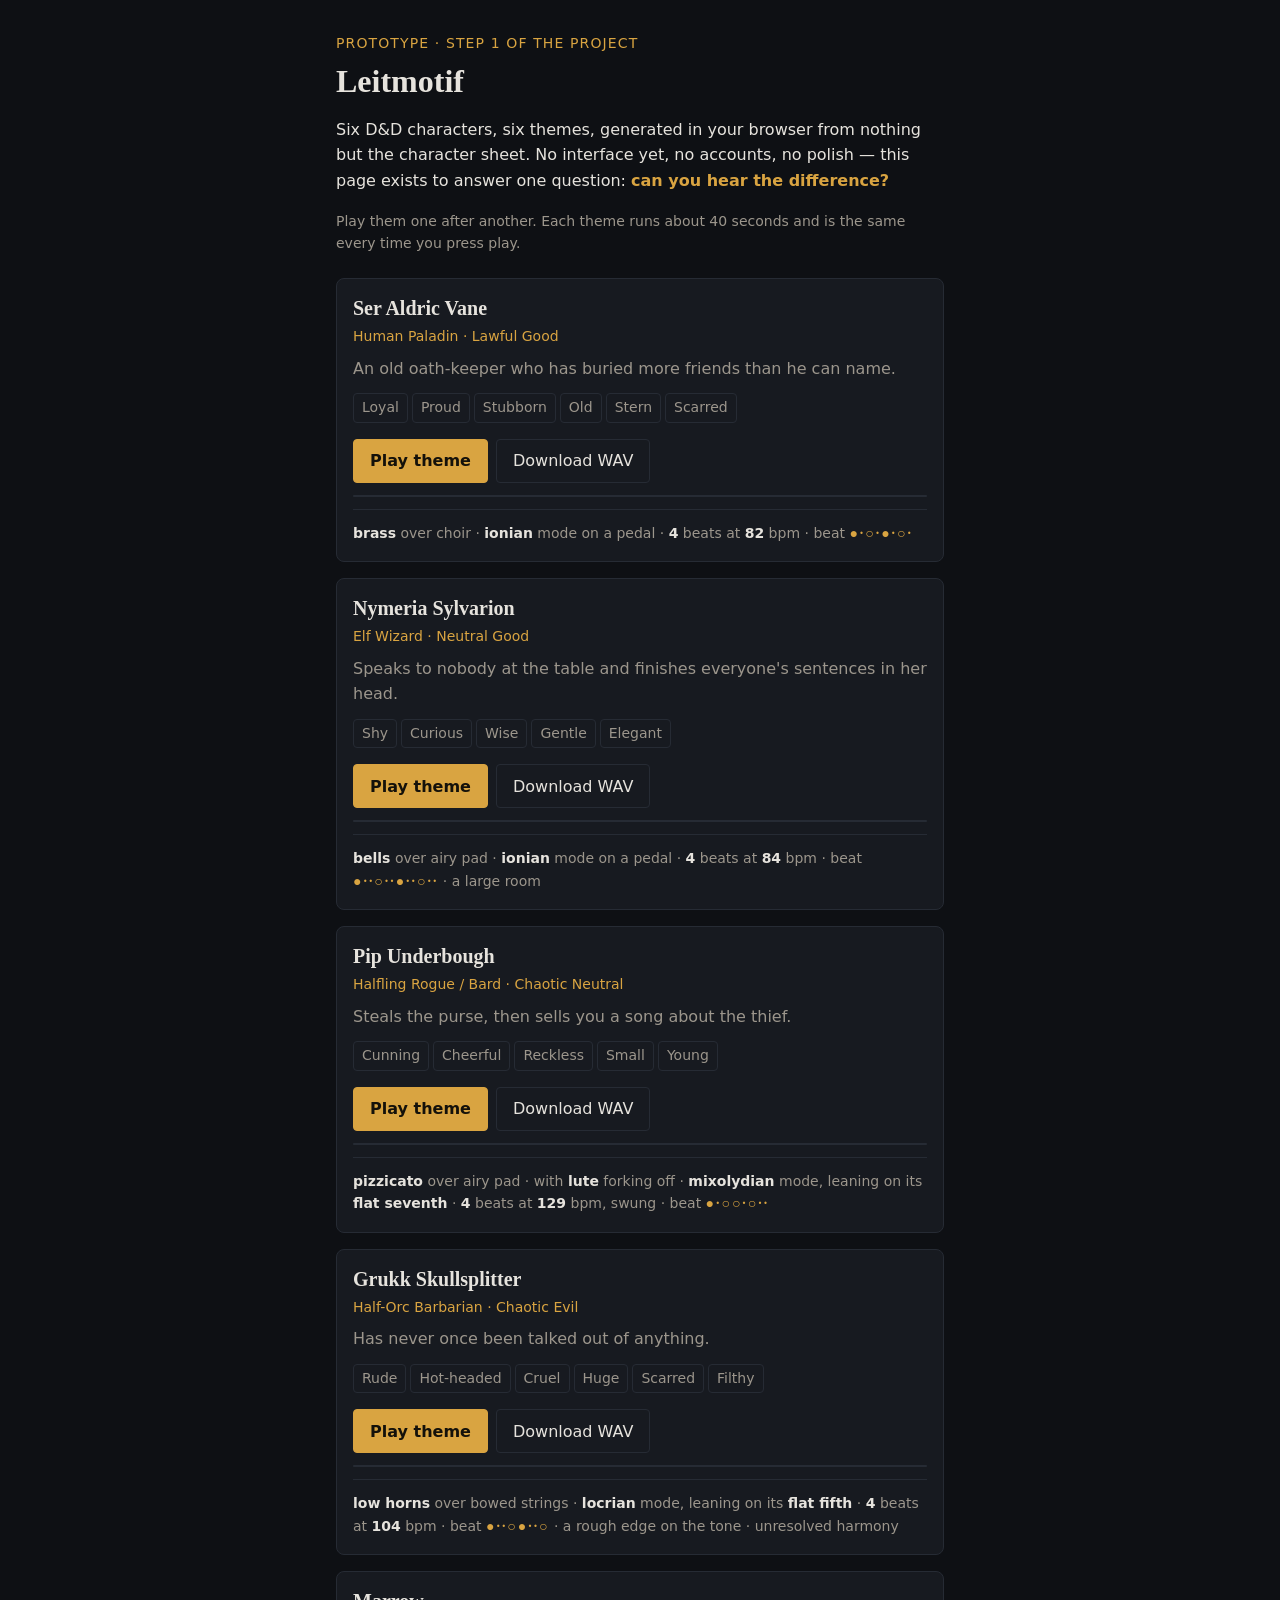
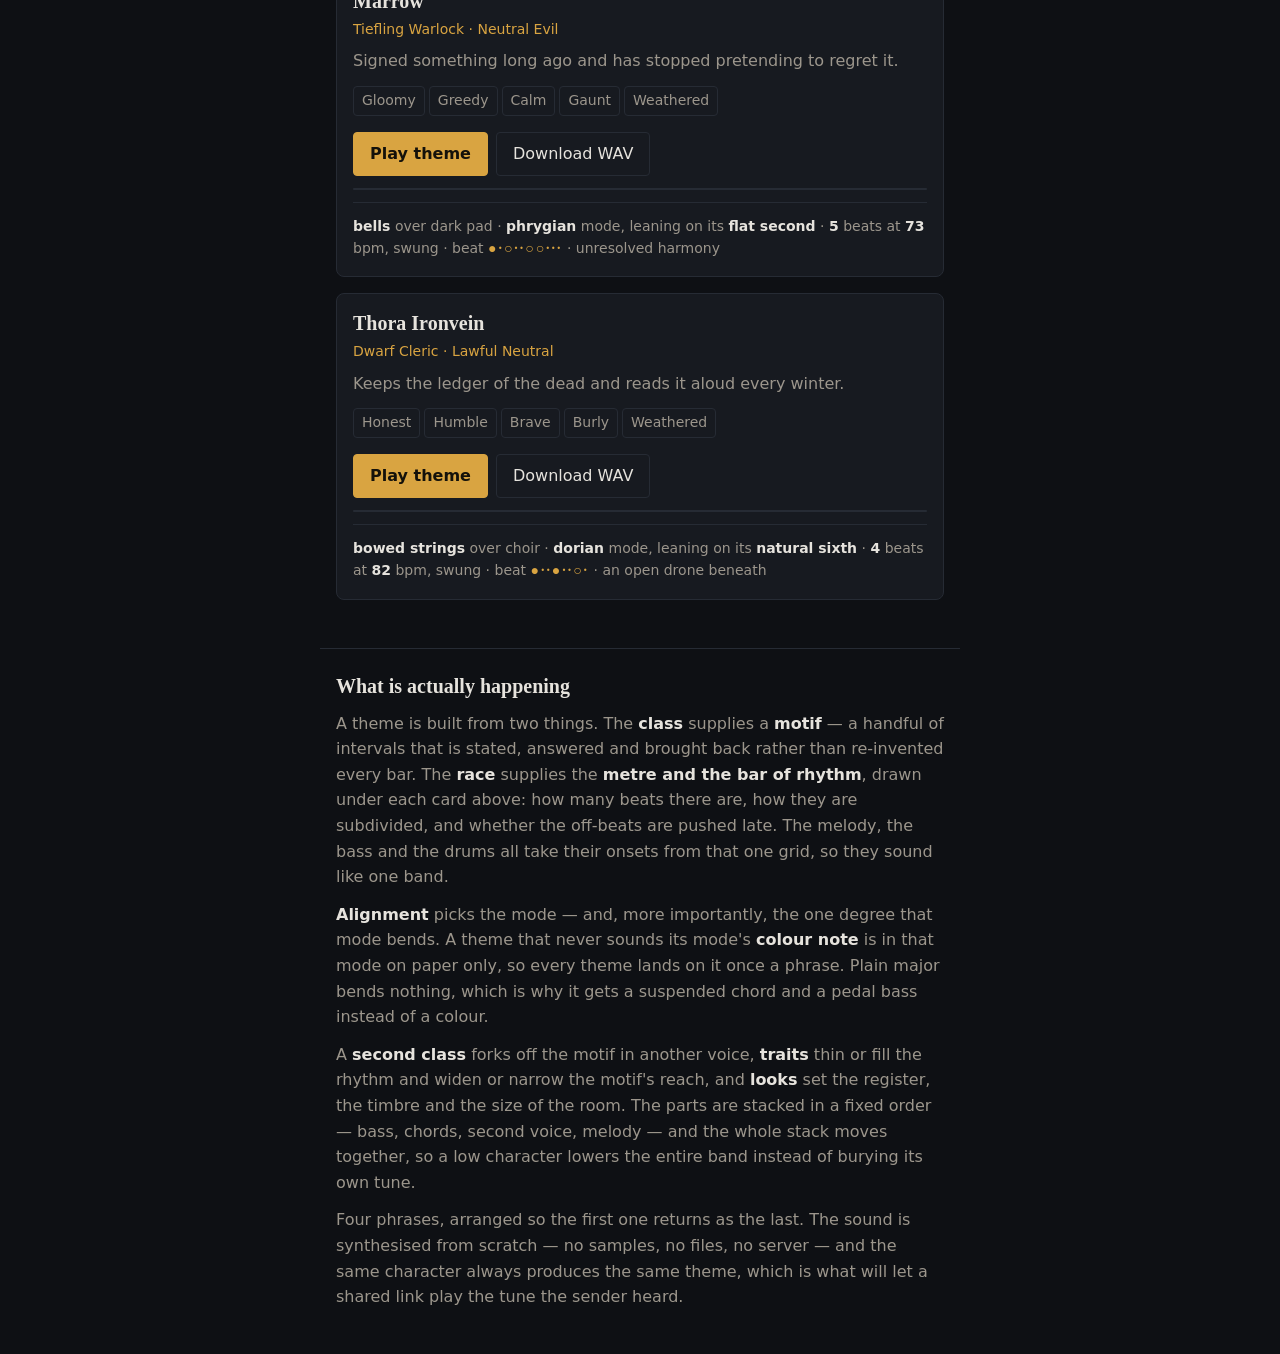
==== index.html @ cc835b1b "Give each race its own metre, and each mode its colour note Second round of listening notes: the ins" ====
<!doctype html>
<html lang="en">
<head>
<meta charset="utf-8">
<meta name="viewport" content="width=device-width, initial-scale=1">
<title>Leitmotif — mapping prototype</title>
<link rel="stylesheet" href="styles.css">
</head>
<body>

<header class="head">
  <p class="head__kicker">Prototype · step 1 of the project</p>
  <h1 class="head__title">Leitmotif</h1>
  <p class="head__lede">
    Six D&amp;D characters, six themes, generated in your browser from nothing but
    the character sheet. No interface yet, no accounts, no polish — this page
    exists to answer one question: <strong>can you hear the difference?</strong>
  </p>
  <p class="head__note">
    Play them one after another. Each theme runs about 40&nbsp;seconds and is the
    same every time you press play.
  </p>
</header>

<main id="list" class="list"></main>

<footer class="foot">
  <h2 class="foot__title">What is actually happening</h2>
  <p>
    A theme is built from two things. The <strong>class</strong> supplies a
    <strong>motif</strong> — a handful of intervals that is stated, answered and
    brought back rather than re-invented every bar. The <strong>race</strong>
    supplies the <strong>metre and the bar of rhythm</strong>, drawn under each
    card above: how many beats there are, how they are subdivided, and whether
    the off-beats are pushed late. The melody, the bass and the drums all take
    their onsets from that one grid, so they sound like one band.
  </p>
  <p>
    <strong>Alignment</strong> picks the mode — and, more importantly, the one
    degree that mode bends. A theme that never sounds its mode's
    <strong>colour note</strong> is in that mode on paper only, so every theme
    lands on it once a phrase. Plain major bends nothing, which is why it gets a
    suspended chord and a pedal bass instead of a colour.
  </p>
  <p>
    A <strong>second class</strong> forks off the motif in another voice,
    <strong>traits</strong> thin or fill the rhythm and widen or narrow the
    motif's reach, and <strong>looks</strong> set the register, the timbre and
    the size of the room. The parts are stacked in a fixed order — bass, chords,
    second voice, melody — and the whole stack moves together, so a low
    character lowers the entire band instead of burying its own tune.
  </p>
  <p>
    Four phrases, arranged so the first one returns as the last. The sound is
    synthesised from scratch — no samples, no files, no server — and the same
    character always produces the same theme, which is what will let a shared
    link play the tune the sender heard.
  </p>
</footer>

<script src="mapping.js"></script>
<script src="music.js"></script>
<script src="characters.js"></script>
<script src="app.js"></script>
</body>
</html>
---- styles.css ----
/* One style, two fonts, a 4px spacing scale and a fixed type scale.
   Dark because the thing is meant to be opened at a table in the evening. */

:root {
  --bg:      #0e1014;
  --panel:   #171a20;
  --line:    #262b34;
  --text:    #e6e3dd;   /* 15.3:1 on --bg */
  --muted:   #9c968c;   /*  7.1:1 on --bg */
  --accent:  #d9a441;
  --accent-soft: rgba(217, 164, 65, 0.14);

  --sans: system-ui, -apple-system, 'Segoe UI', Roboto, Helvetica, Arial, sans-serif;
  --serif: Georgia, 'Iowan Old Style', 'Times New Roman', serif;
}

* { box-sizing: border-box; }

html, body { margin: 0; padding: 0; }

body {
  background: var(--bg);
  color: var(--text);
  font-family: var(--sans);
  font-size: 16px;
  line-height: 1.6;
  -webkit-font-smoothing: antialiased;
}

/* ------------------------------------------------------------------ head */

.head, .list, .foot {
  max-width: 640px;          /* ~66 characters at this size */
  margin: 0 auto;
  padding: 0 16px;
}

.head { padding-top: 32px; padding-bottom: 24px; }

.head__kicker {
  margin: 0 0 8px;
  font-size: 14px;
  letter-spacing: 0.08em;
  text-transform: uppercase;
  color: var(--accent);
}

.head__title {
  margin: 0 0 16px;
  font-family: var(--serif);
  font-size: 32px;
  line-height: 1.2;
  font-weight: 600;
}

.head__lede { margin: 0 0 16px; }
.head__lede strong { color: var(--accent); font-weight: 600; }

.head__note {
  margin: 0;
  font-size: 14px;
  color: var(--muted);
}

/* ------------------------------------------------------------------ card */

.list { padding-bottom: 32px; }

.card {
  background: var(--panel);
  border: 1px solid var(--line);
  border-radius: 8px;
  padding: 16px;
  margin-bottom: 16px;
  transition: border-color 220ms ease, background-color 220ms ease;
}

.card.is-playing {
  border-color: var(--accent);
  background: linear-gradient(var(--accent-soft), var(--accent-soft)), var(--panel);
}

.card__name {
  margin: 0 0 4px;
  font-family: var(--serif);
  font-size: 20px;
  line-height: 1.3;
  font-weight: 600;
}

.card__sheet {
  margin: 0 0 8px;
  font-size: 14px;
  color: var(--accent);
}

.card__blurb {
  margin: 0 0 12px;
  font-size: 16px;
  color: var(--muted);
}

.tags {
  display: flex;
  flex-wrap: wrap;
  gap: 4px;
  margin: 0 0 16px;
  padding: 0;
  list-style: none;
}

.tags li {
  font-size: 14px;
  line-height: 1.4;
  color: var(--muted);
  border: 1px solid var(--line);
  border-radius: 4px;
  padding: 4px 8px;
}

.card__actions {
  display: flex;
  flex-wrap: wrap;
  gap: 8px;
  align-items: center;
}

button {
  font-family: var(--sans);
  font-size: 16px;
  line-height: 1.2;
  min-height: 44px;
  padding: 8px 16px;
  border-radius: 4px;
  border: 1px solid var(--line);
  background: transparent;
  color: var(--text);
  cursor: pointer;
  transition: background-color 180ms ease, border-color 180ms ease, color 180ms ease;
}

button:hover { border-color: var(--accent); color: var(--accent); }
button:focus-visible { outline: 2px solid var(--accent); outline-offset: 2px; }
button:disabled { opacity: 0.5; cursor: default; }
button:disabled:hover { border-color: var(--line); color: var(--text); }

.btn--play {
  background: var(--accent);
  border-color: var(--accent);
  color: #14110a;
  font-weight: 600;
  min-width: 128px;
}
.btn--play:hover { background: #eab74f; border-color: #eab74f; color: #14110a; }

.card__why {
  margin: 12px 0 0;
  font-size: 14px;
  color: var(--muted);
  border-top: 1px solid var(--line);
  padding-top: 12px;
}

.card__why b { color: var(--text); font-weight: 600; }

/* thin progress line under a playing card */
.bar {
  height: 2px;
  background: var(--line);
  border-radius: 2px;
  margin-top: 12px;
  overflow: hidden;
}
.bar__fill {
  display: block;
  height: 100%;
  width: 0;
  background: var(--accent);
}

/* ------------------------------------------------------------------ foot */

.foot {
  border-top: 1px solid var(--line);
  padding-top: 24px;
  padding-bottom: 32px;
  color: var(--muted);
}

.foot__title {
  margin: 0 0 12px;
  font-family: var(--serif);
  font-size: 20px;
  line-height: 1.3;
  color: var(--text);
  font-weight: 600;
}

.foot p { margin: 0 0 12px; }
.foot strong { color: var(--text); font-weight: 600; }

@media (prefers-reduced-motion: reduce) {
  * { transition-duration: 1ms !important; }
}

/* the race's bar of rhythm, drawn under each card */
.card__why .beat {
  font-family: var(--serif);
  letter-spacing: 0.14em;
  color: var(--accent);
}
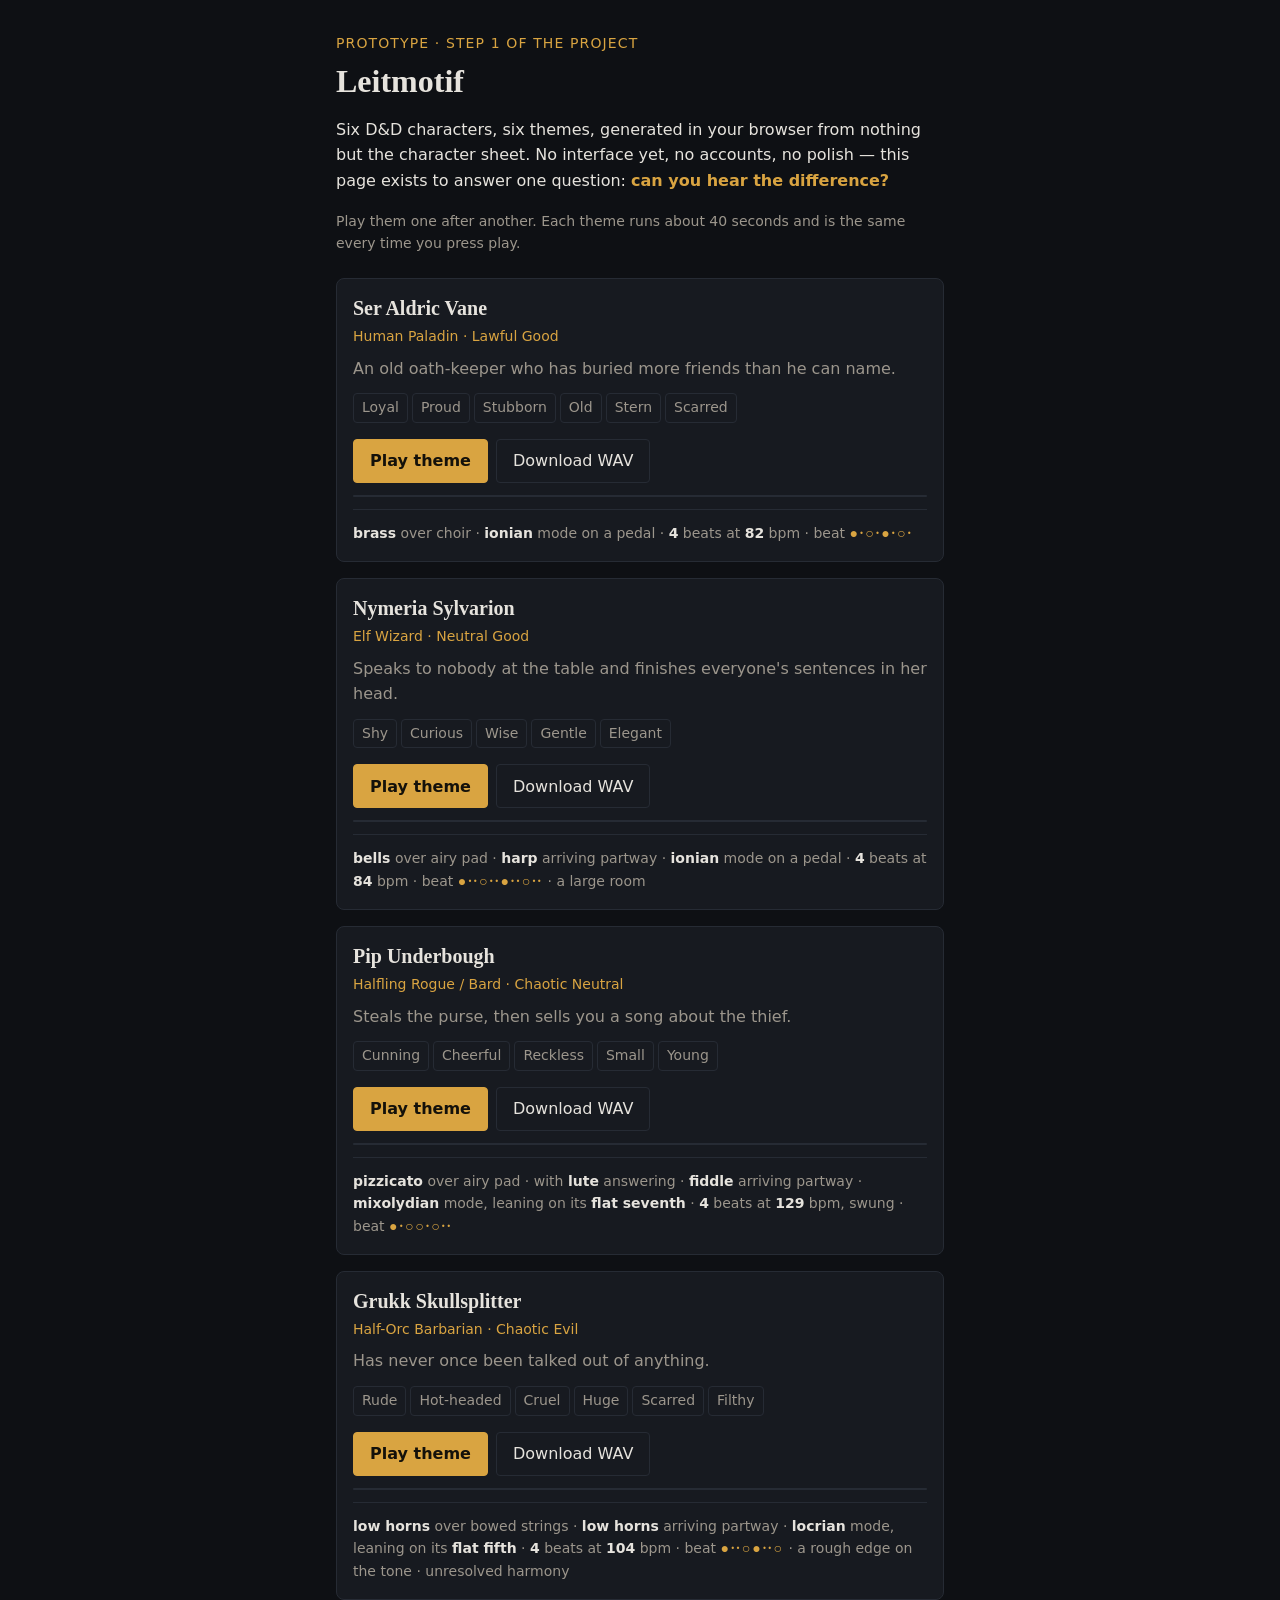
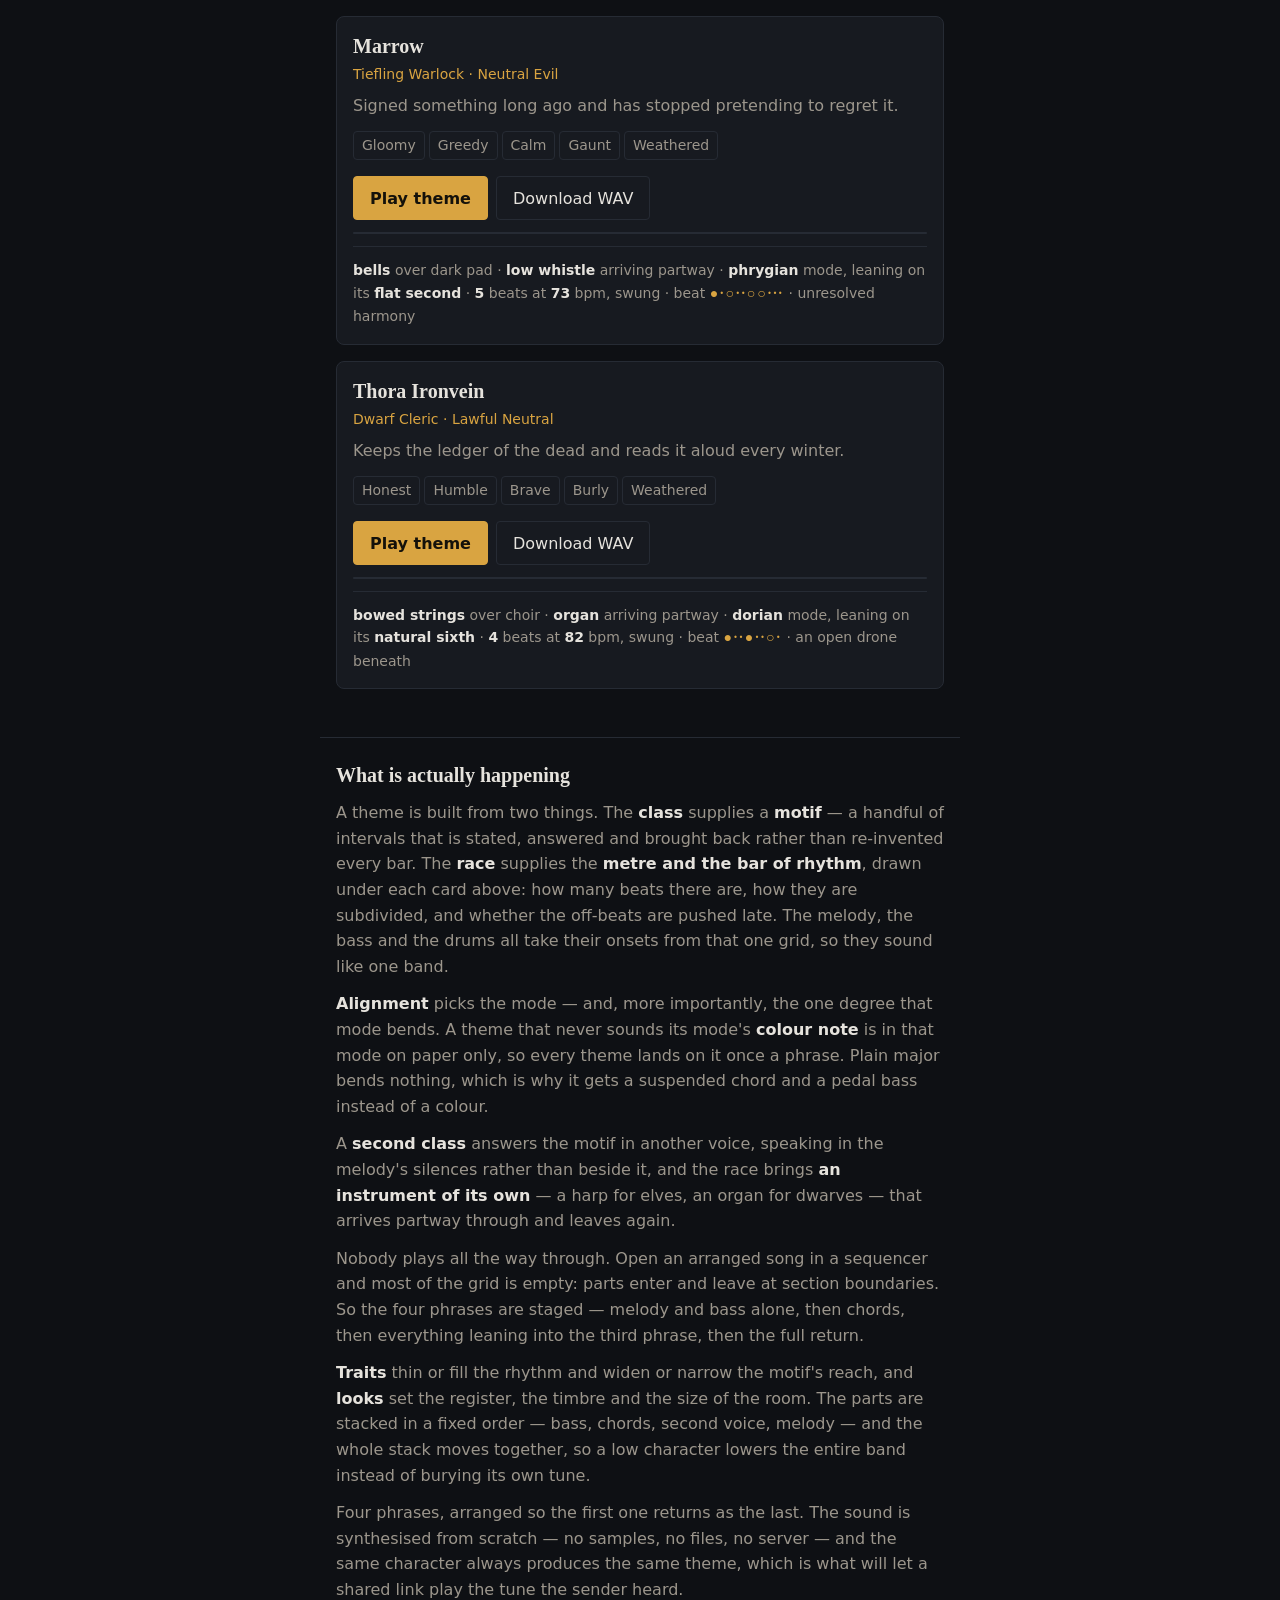
==== commit 8317de38: "Stage the arrangement: parts enter and leave, and the kit fills Third round of listening notes, and " ====
--- a/index.html
+++ b/index.html
@@ -43,8 +43,19 @@
     suspended chord and a pedal bass instead of a colour.
   </p>
   <p>
-    A <strong>second class</strong> forks off the motif in another voice,
-    <strong>traits</strong> thin or fill the rhythm and widen or narrow the
+    A <strong>second class</strong> answers the motif in another voice, speaking
+    in the melody's silences rather than beside it, and the race brings
+    <strong>an instrument of its own</strong> — a harp for elves, an organ for
+    dwarves — that arrives partway through and leaves again.
+  </p>
+  <p>
+    Nobody plays all the way through. Open an arranged song in a sequencer and
+    most of the grid is empty: parts enter and leave at section boundaries.
+    So the four phrases are staged — melody and bass alone, then chords, then
+    everything leaning into the third phrase, then the full return.
+  </p>
+  <p>
+    <strong>Traits</strong> thin or fill the rhythm and widen or narrow the
     motif's reach, and <strong>looks</strong> set the register, the timbre and
     the size of the room. The parts are stacked in a fixed order — bass, chords,
     second voice, melody — and the whole stack moves together, so a low
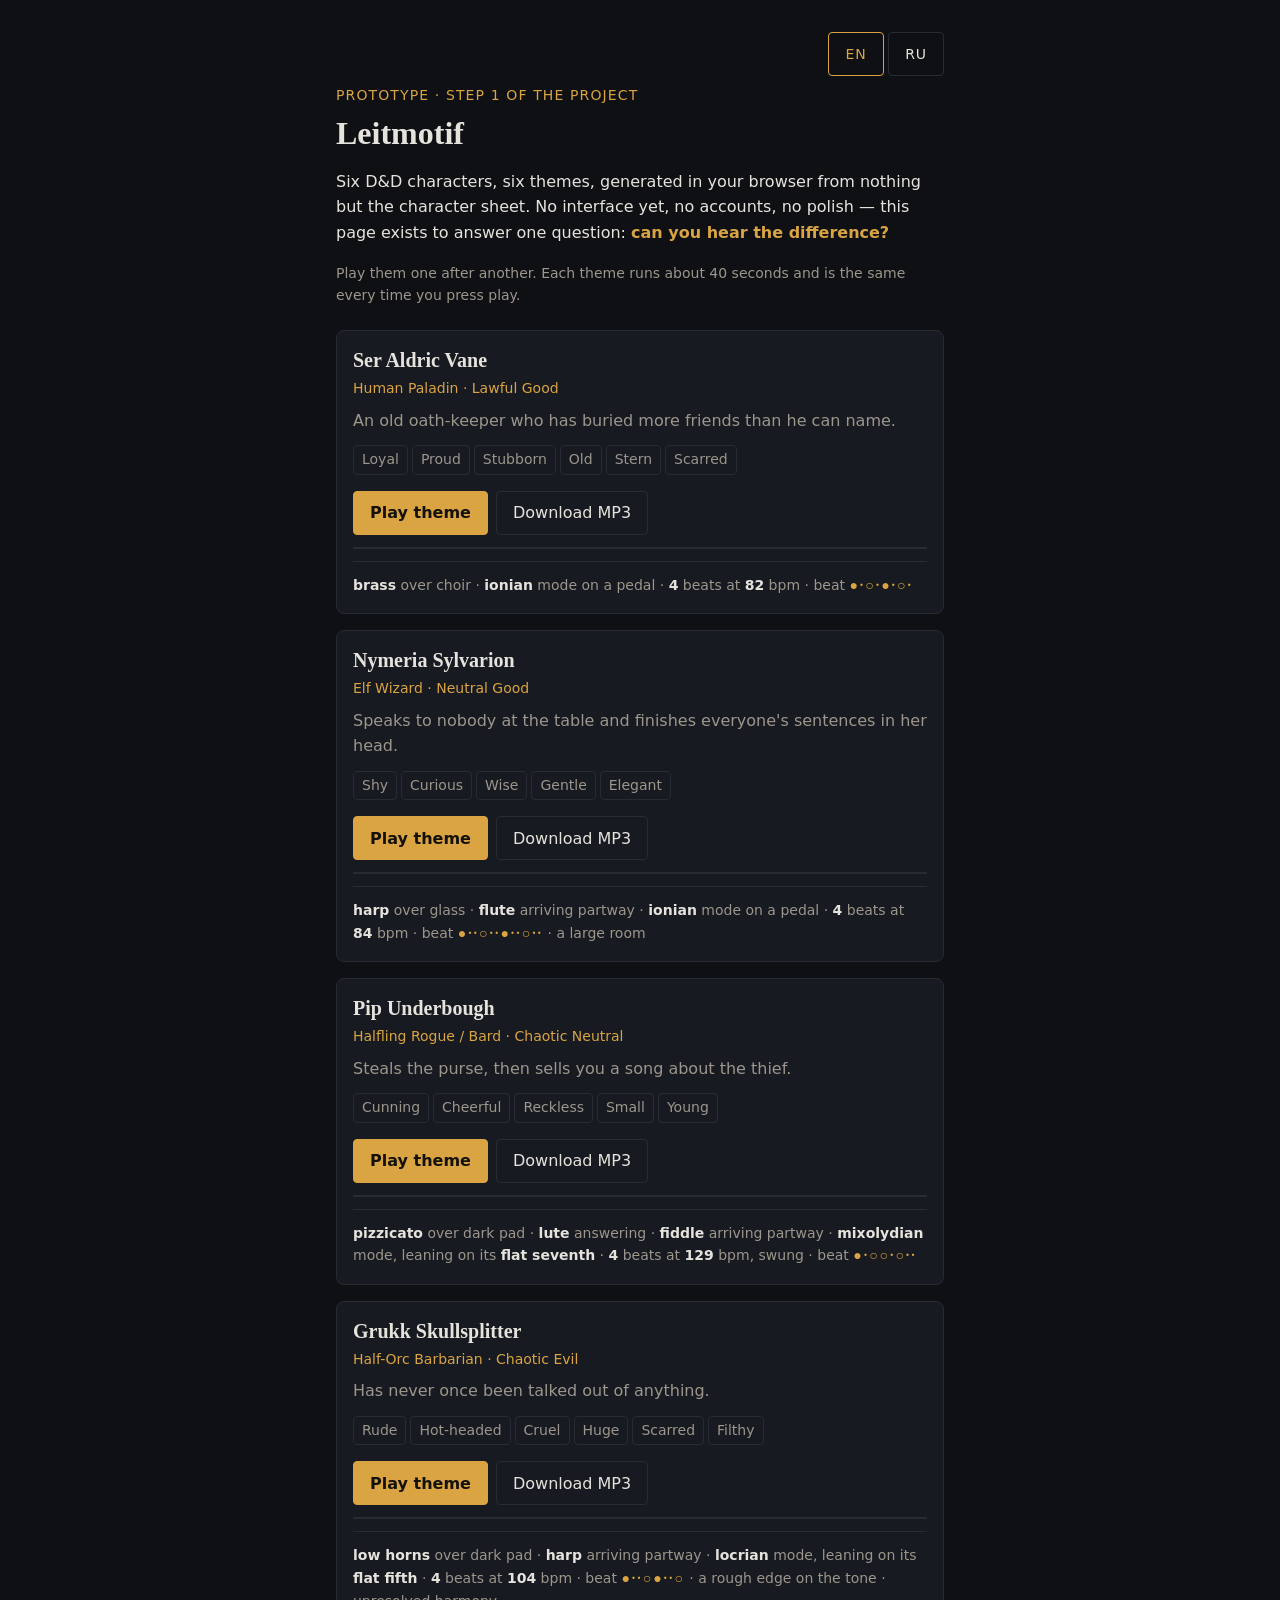
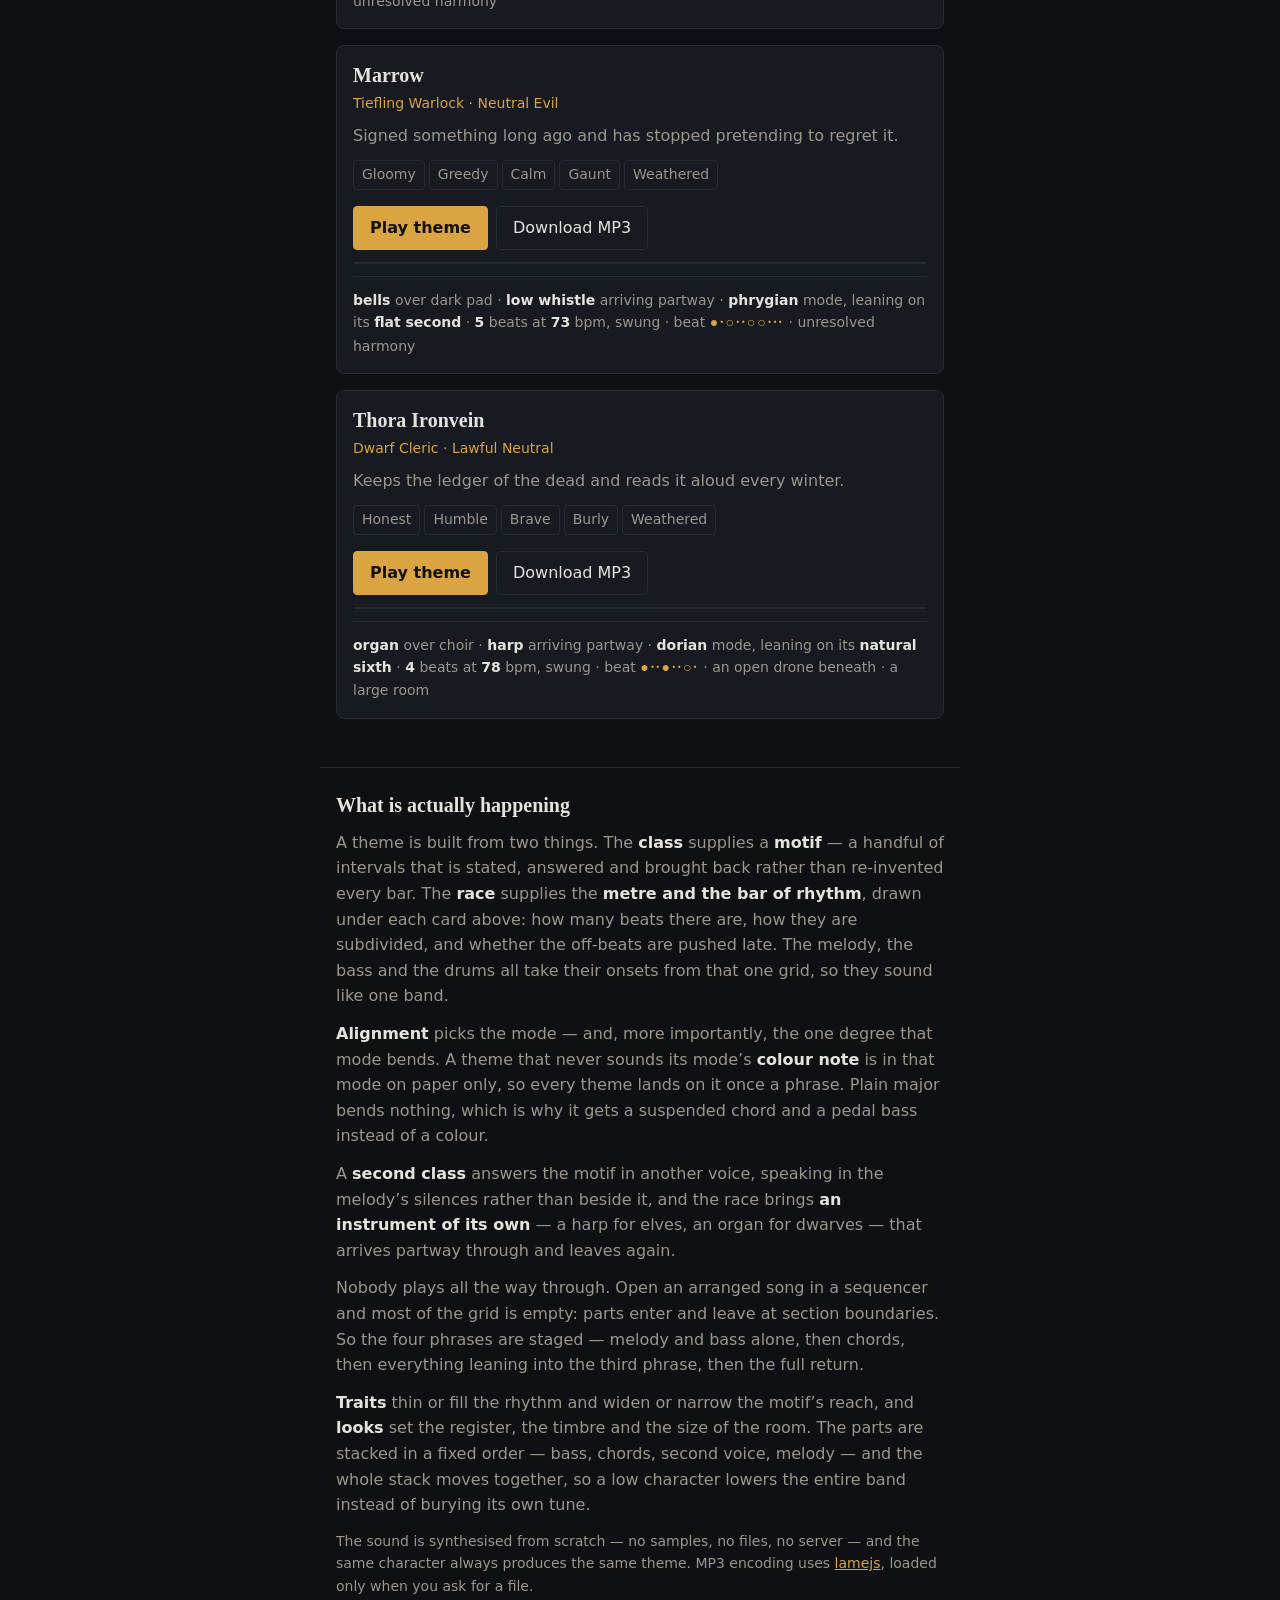
==== commit a4dd38b9: "Widen the palette, part the cleric from the paladin, land the ending Cleric and paladin were near ne" ====
--- a/index.html
+++ b/index.html
@@ -9,69 +9,33 @@
 <body>
 
 <header class="head">
-  <p class="head__kicker">Prototype · step 1 of the project</p>
+  <div class="lang" role="group" aria-label="Language">
+    <button type="button" data-lang="en" aria-pressed="true">EN</button>
+    <button type="button" data-lang="ru" aria-pressed="false">RU</button>
+  </div>
+  <p class="head__kicker" id="kicker">Prototype · step 1 of the project</p>
   <h1 class="head__title">Leitmotif</h1>
-  <p class="head__lede">
-    Six D&amp;D characters, six themes, generated in your browser from nothing but
-    the character sheet. No interface yet, no accounts, no polish — this page
-    exists to answer one question: <strong>can you hear the difference?</strong>
-  </p>
-  <p class="head__note">
-    Play them one after another. Each theme runs about 40&nbsp;seconds and is the
-    same every time you press play.
-  </p>
+  <p class="head__lede" id="lede"></p>
+  <p class="head__note" id="note"></p>
 </header>
 
 <main id="list" class="list"></main>
 
 <footer class="foot">
-  <h2 class="foot__title">What is actually happening</h2>
-  <p>
-    A theme is built from two things. The <strong>class</strong> supplies a
-    <strong>motif</strong> — a handful of intervals that is stated, answered and
-    brought back rather than re-invented every bar. The <strong>race</strong>
-    supplies the <strong>metre and the bar of rhythm</strong>, drawn under each
-    card above: how many beats there are, how they are subdivided, and whether
-    the off-beats are pushed late. The melody, the bass and the drums all take
-    their onsets from that one grid, so they sound like one band.
-  </p>
-  <p>
-    <strong>Alignment</strong> picks the mode — and, more importantly, the one
-    degree that mode bends. A theme that never sounds its mode's
-    <strong>colour note</strong> is in that mode on paper only, so every theme
-    lands on it once a phrase. Plain major bends nothing, which is why it gets a
-    suspended chord and a pedal bass instead of a colour.
-  </p>
-  <p>
-    A <strong>second class</strong> answers the motif in another voice, speaking
-    in the melody's silences rather than beside it, and the race brings
-    <strong>an instrument of its own</strong> — a harp for elves, an organ for
-    dwarves — that arrives partway through and leaves again.
-  </p>
-  <p>
-    Nobody plays all the way through. Open an arranged song in a sequencer and
-    most of the grid is empty: parts enter and leave at section boundaries.
-    So the four phrases are staged — melody and bass alone, then chords, then
-    everything leaning into the third phrase, then the full return.
-  </p>
-  <p>
-    <strong>Traits</strong> thin or fill the rhythm and widen or narrow the
-    motif's reach, and <strong>looks</strong> set the register, the timbre and
-    the size of the room. The parts are stacked in a fixed order — bass, chords,
-    second voice, melody — and the whole stack moves together, so a low
-    character lowers the entire band instead of burying its own tune.
-  </p>
-  <p>
-    Four phrases, arranged so the first one returns as the last. The sound is
-    synthesised from scratch — no samples, no files, no server — and the same
-    character always produces the same theme, which is what will let a shared
-    link play the tune the sender heard.
+  <h2 class="foot__title" id="foot-title">What is actually happening</h2>
+  <div id="foot-body"></div>
+  <p class="foot__fine">
+    The sound is synthesised from scratch — no samples, no files, no server — and
+    the same character always produces the same theme. MP3 encoding uses
+    <a href="vendor/lamejs-LICENSE.txt">lamejs</a>, loaded only when you ask for a
+    file.
   </p>
 </footer>
 
 <script src="mapping.js"></script>
 <script src="music.js"></script>
 <script src="characters.js"></script>
+<script src="i18n.js"></script>
 <script src="app.js"></script>
 </body>
 </html>
--- a/styles.css
+++ b/styles.css
@@ -209,3 +209,28 @@
   letter-spacing: 0.14em;
   color: var(--accent);
 }
+
+/* language switch, top right of the header */
+.lang {
+  display: flex;
+  gap: 4px;
+  justify-content: flex-end;
+  margin-bottom: 8px;
+}
+.lang button {
+  min-height: 44px;
+  min-width: 56px;
+  padding: 8px 12px;
+  font-size: 14px;
+  letter-spacing: 0.06em;
+}
+.lang button[aria-pressed="true"] {
+  border-color: var(--accent);
+  color: var(--accent);
+}
+
+.foot__fine {
+  margin: 16px 0 0;
+  font-size: 14px;
+}
+.foot__fine a { color: var(--accent); }
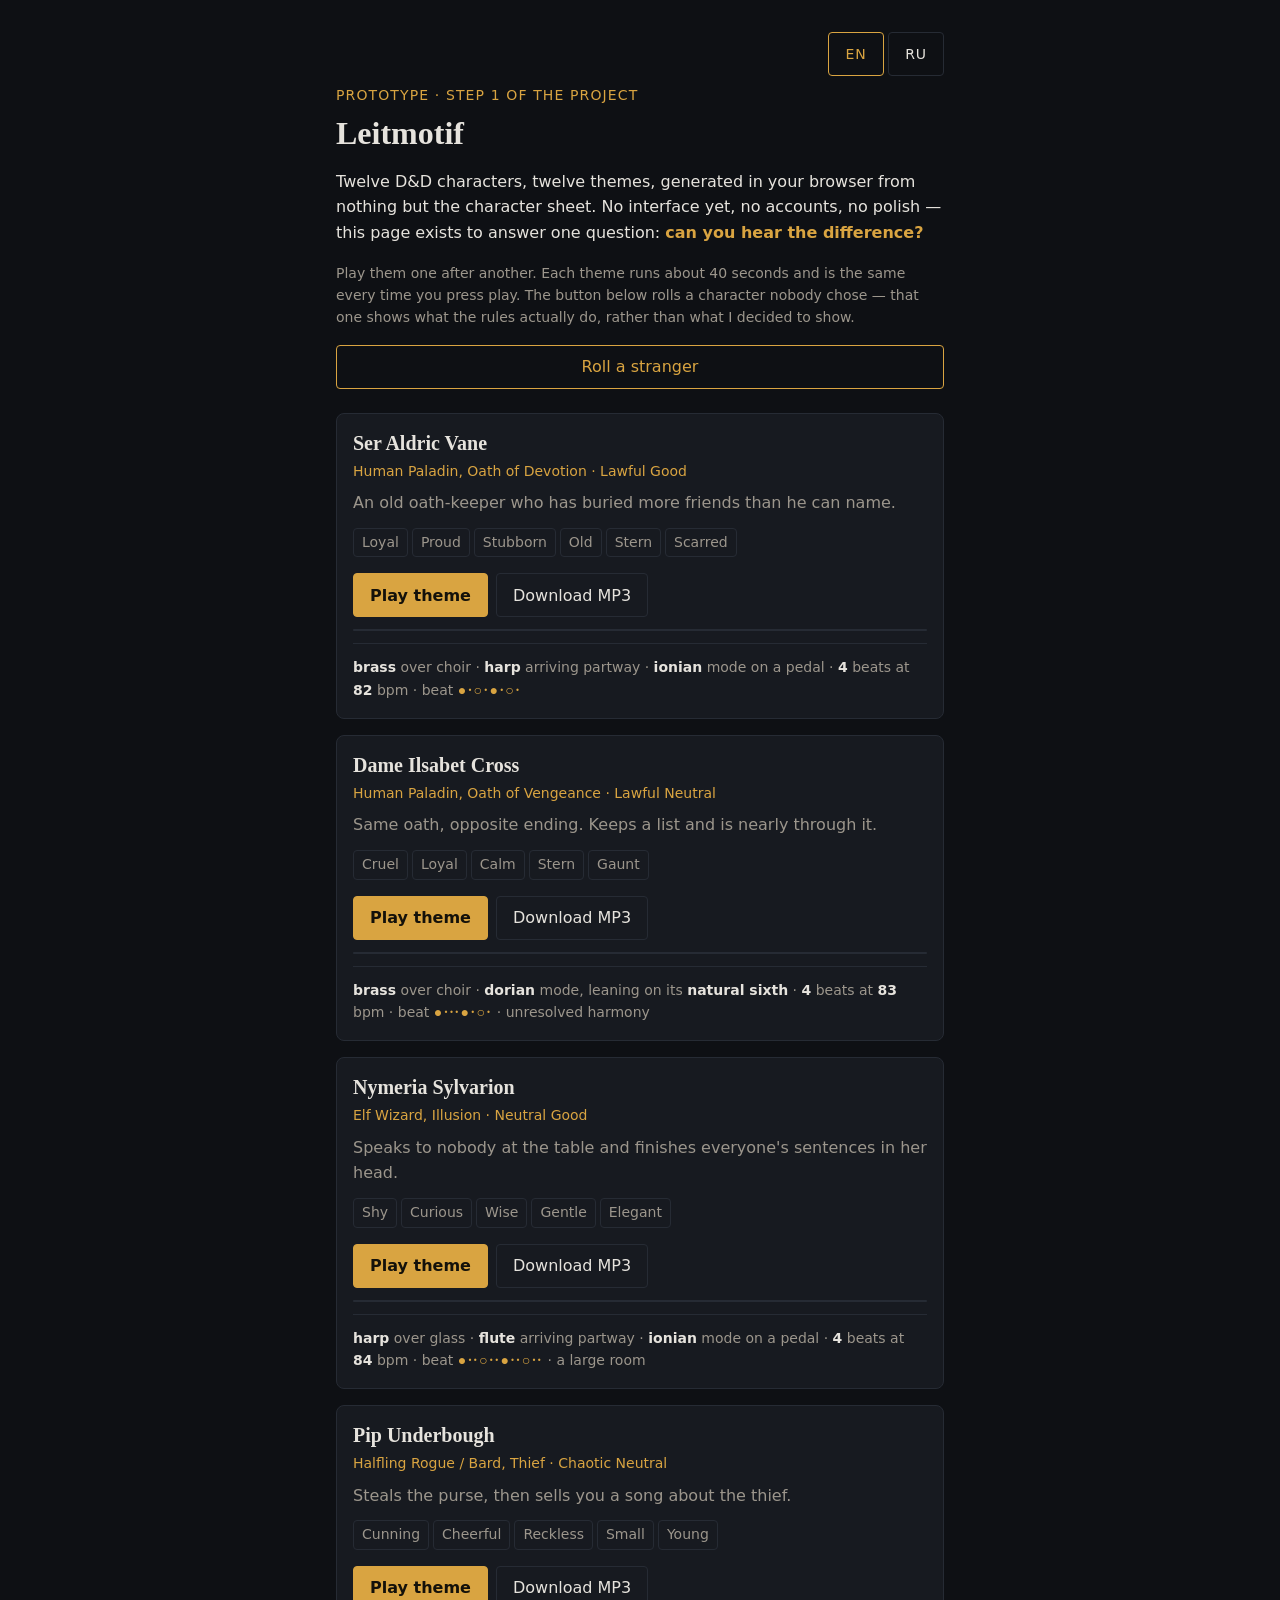
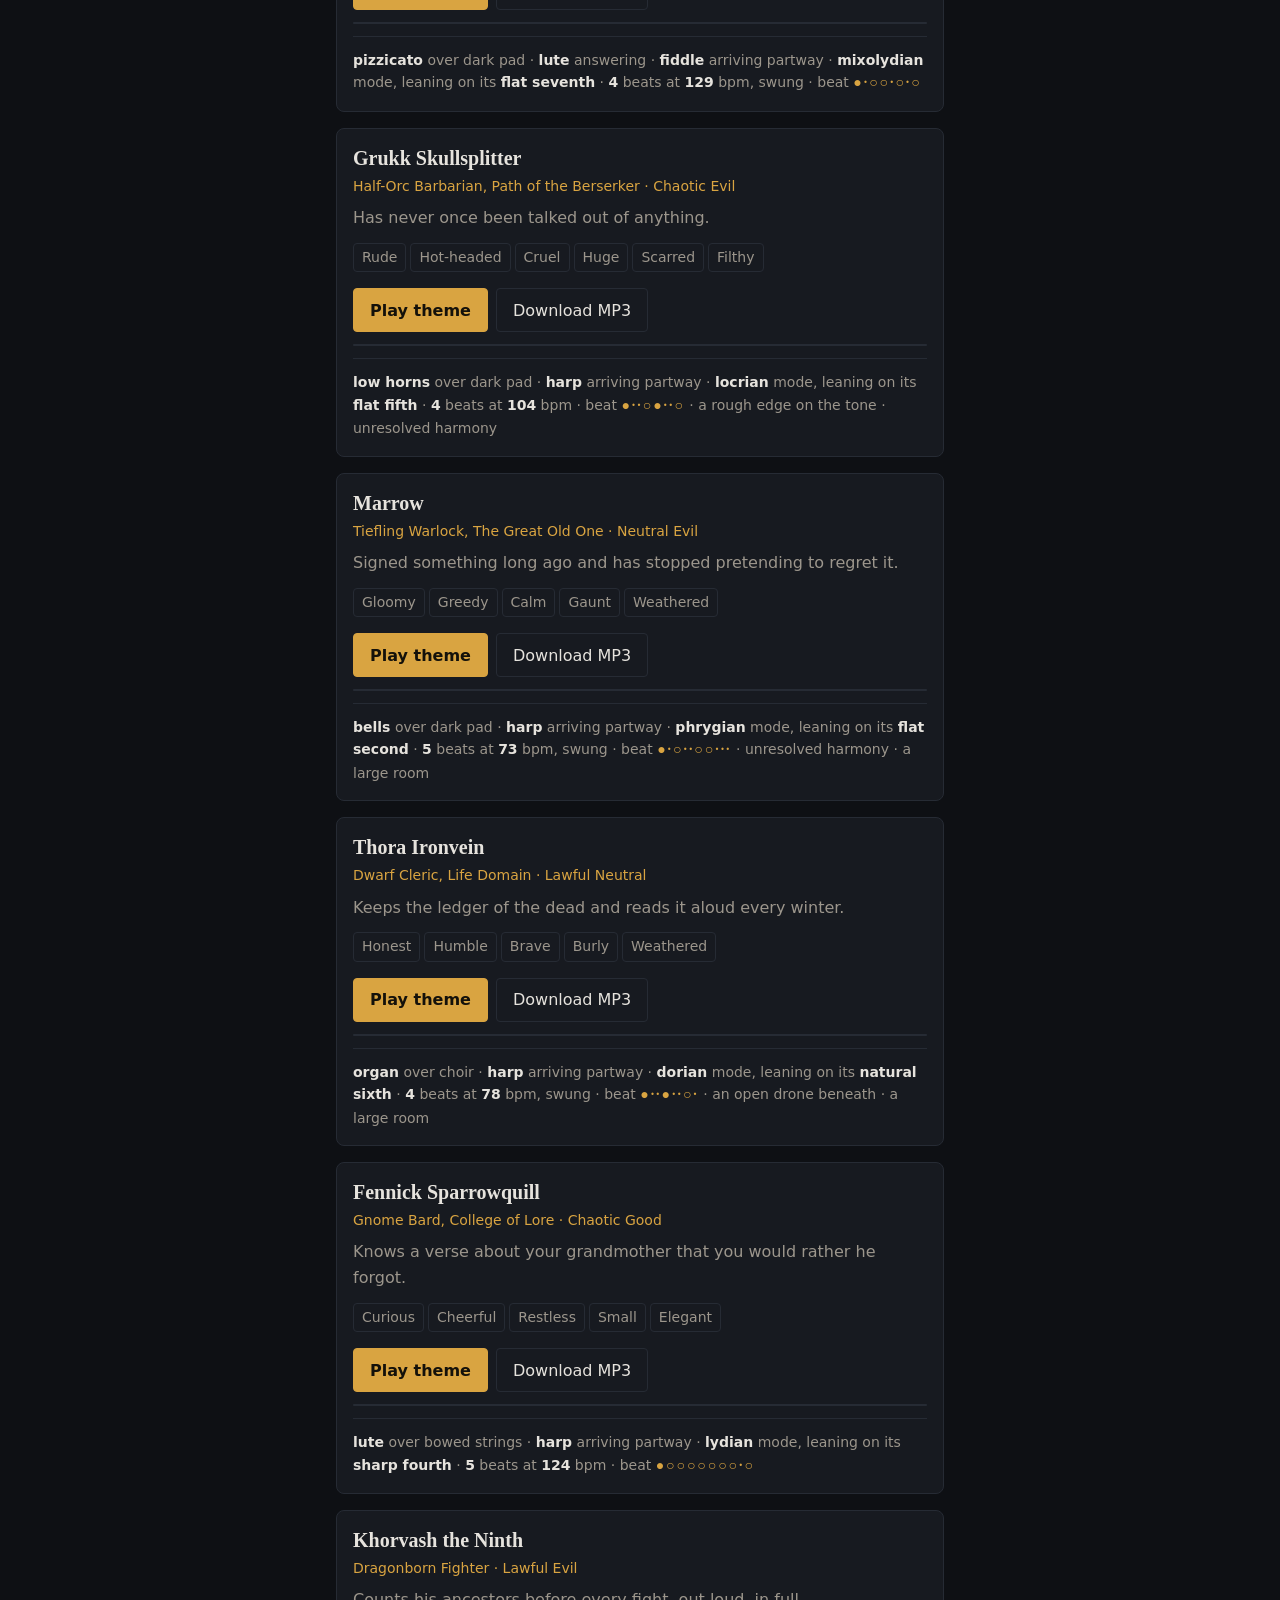
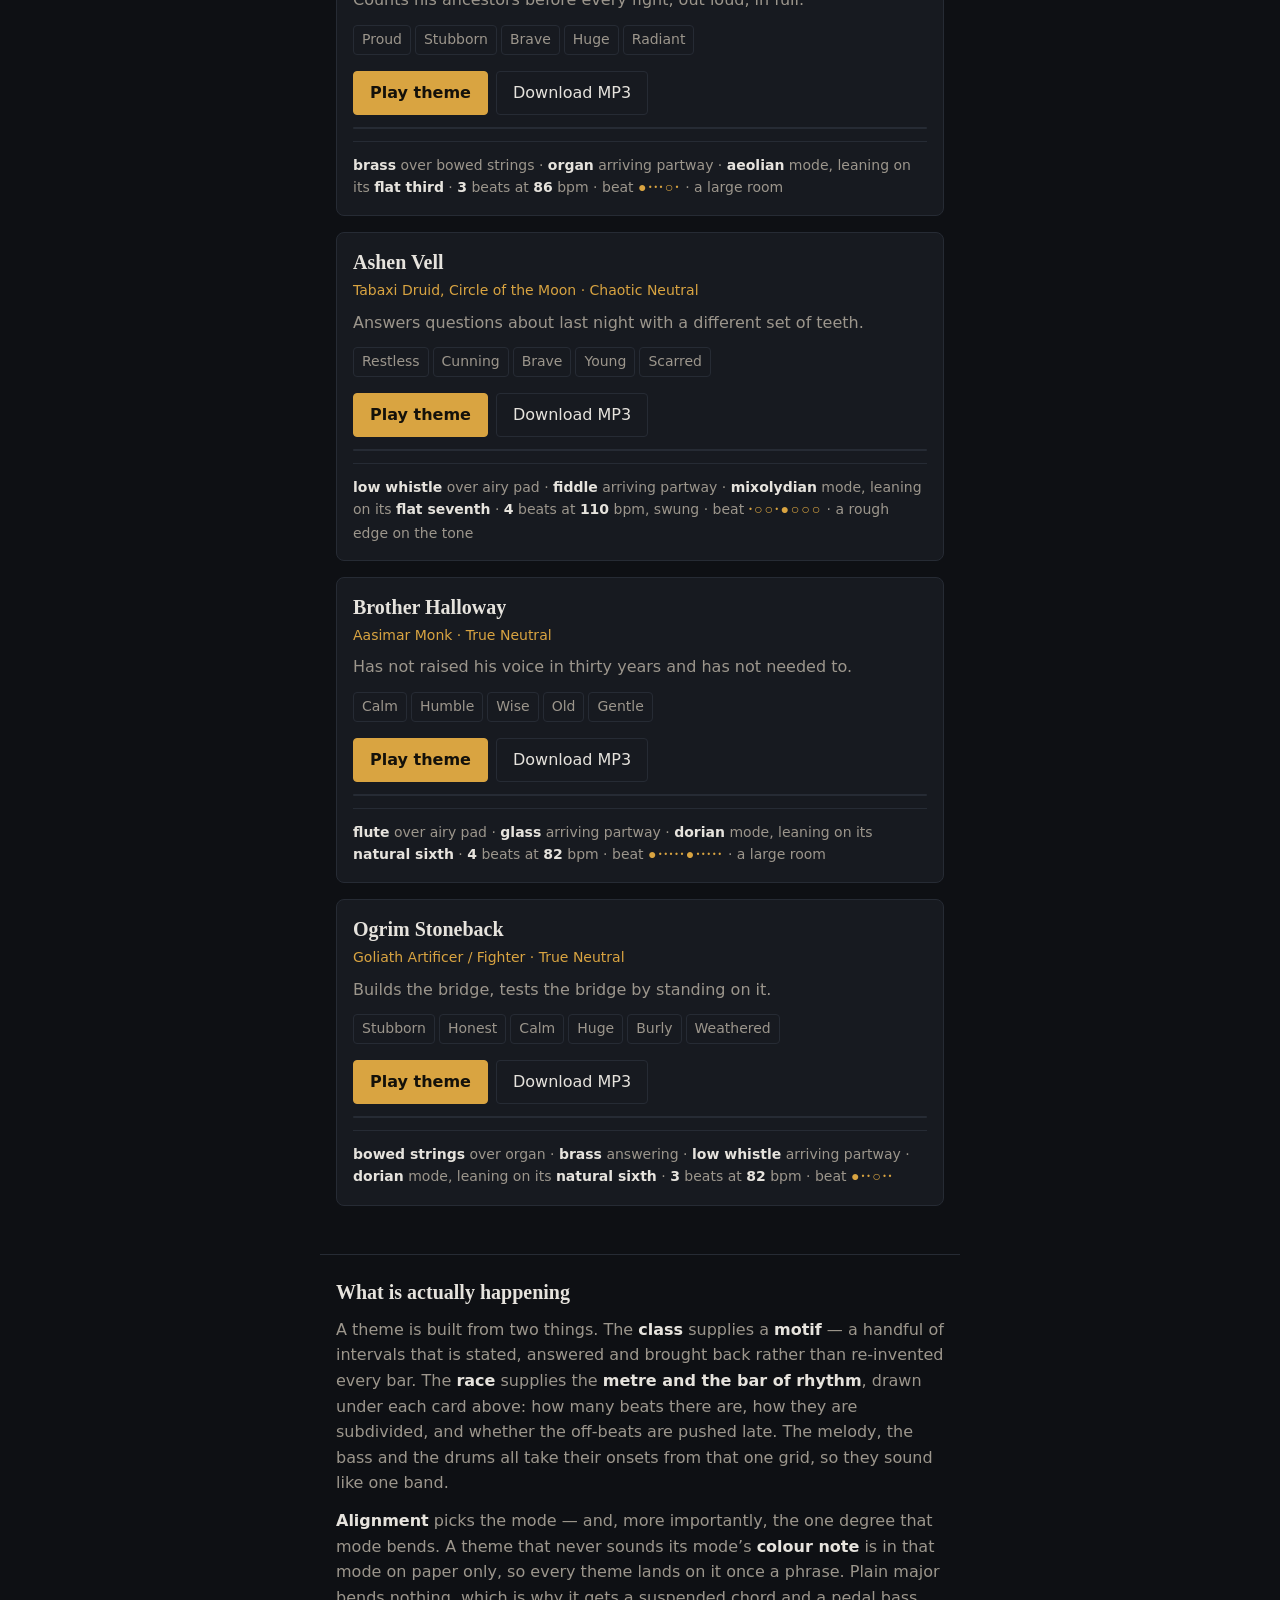
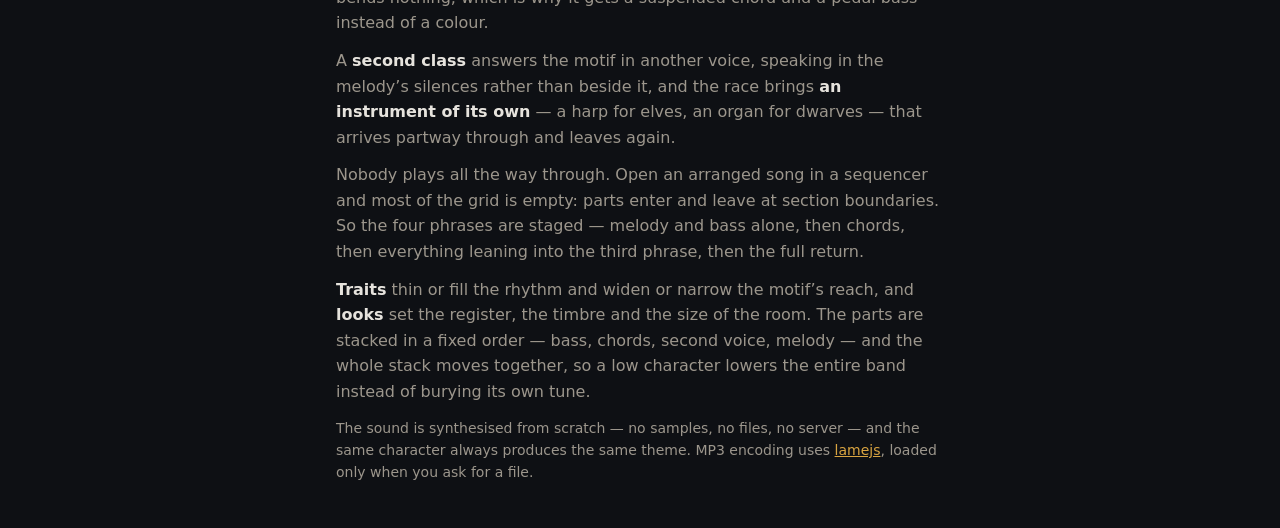
==== commit 0084e68a: "Draw motifs from class families, vary the form, add subclasses and a roll button The project was sta" ====
--- a/index.html
+++ b/index.html
@@ -17,6 +17,7 @@
   <h1 class="head__title">Leitmotif</h1>
   <p class="head__lede" id="lede"></p>
   <p class="head__note" id="note"></p>
+  <button class="btn--roll" id="roll" type="button">Roll a stranger</button>
 </header>
 
 <main id="list" class="list"></main>
--- a/styles.css
+++ b/styles.css
@@ -234,3 +234,14 @@
   font-size: 14px;
 }
 .foot__fine a { color: var(--accent); }
+
+/* roll button, and the cards it produces */
+.btn--roll {
+  margin-top: 16px;
+  width: 100%;
+  border-color: var(--accent);
+  color: var(--accent);
+}
+.btn--roll:hover { background: var(--accent-soft); }
+
+.card--rolled { border-color: var(--accent); }
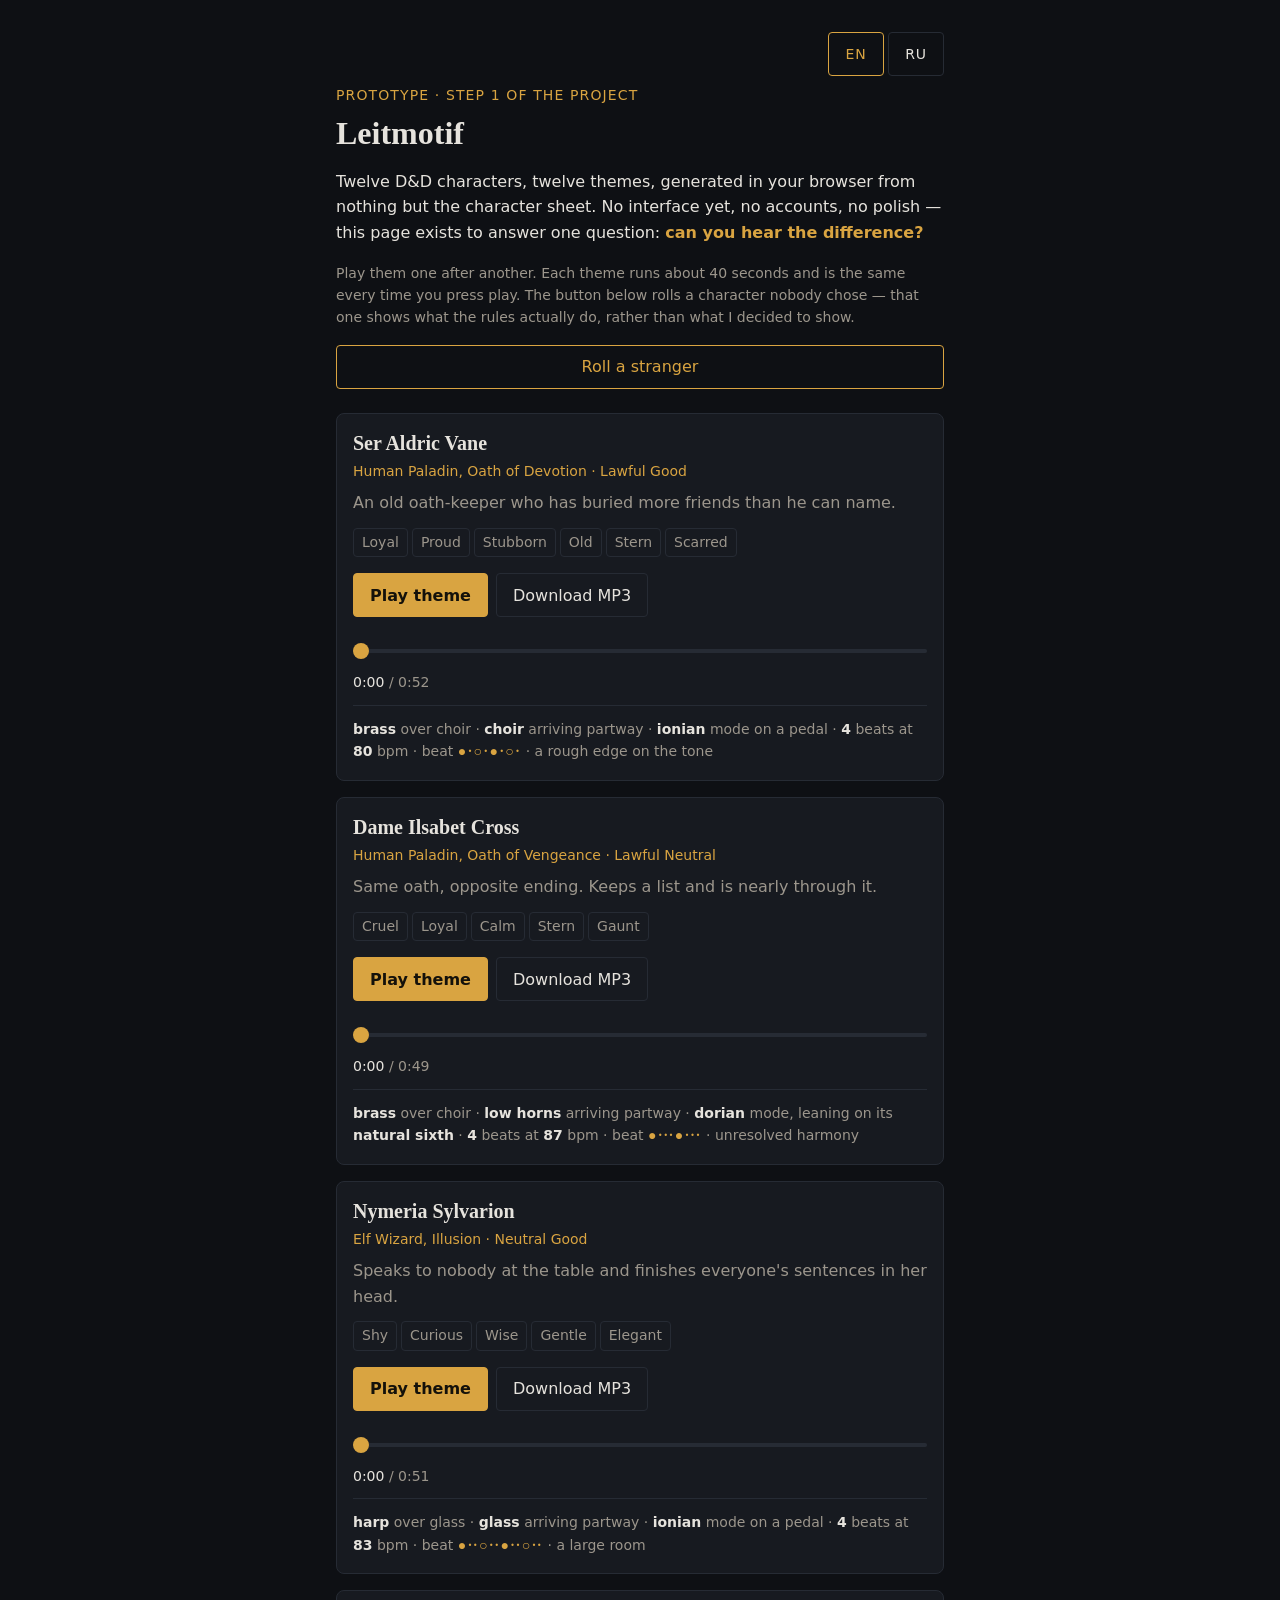
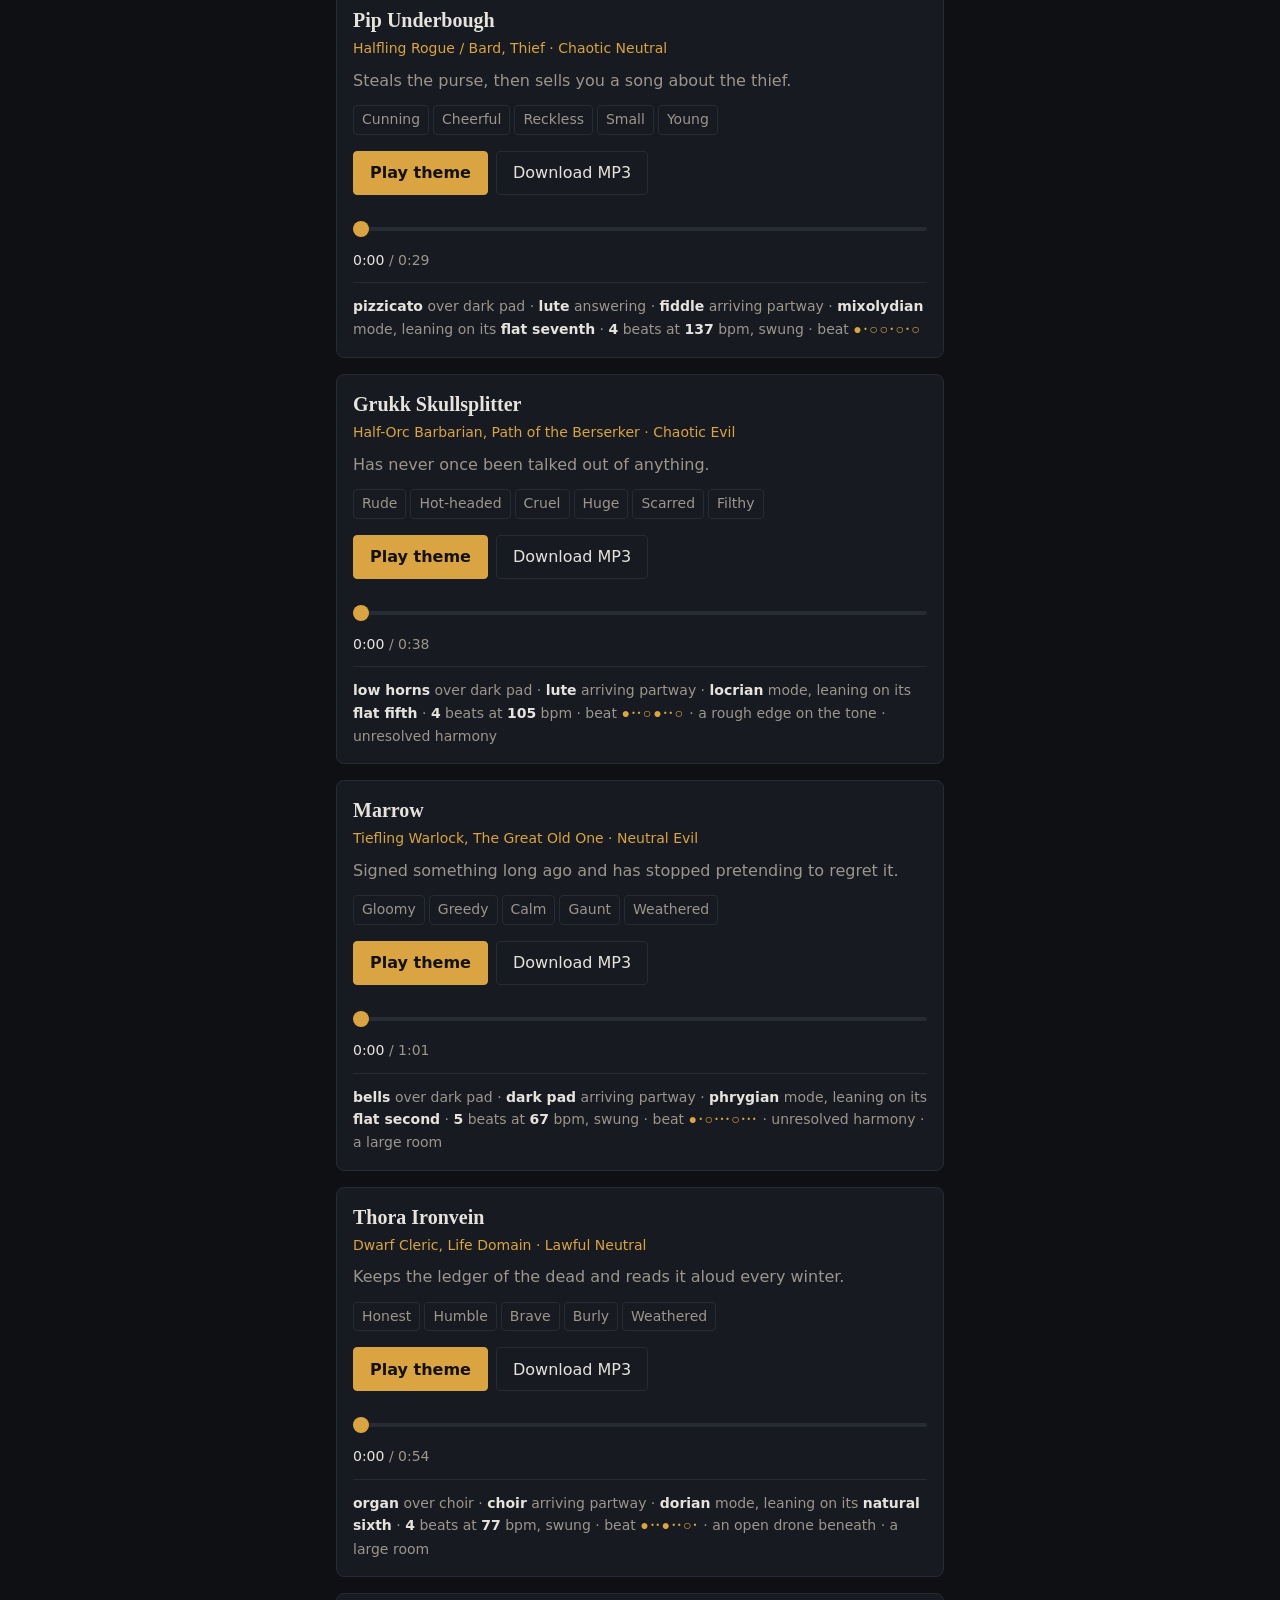
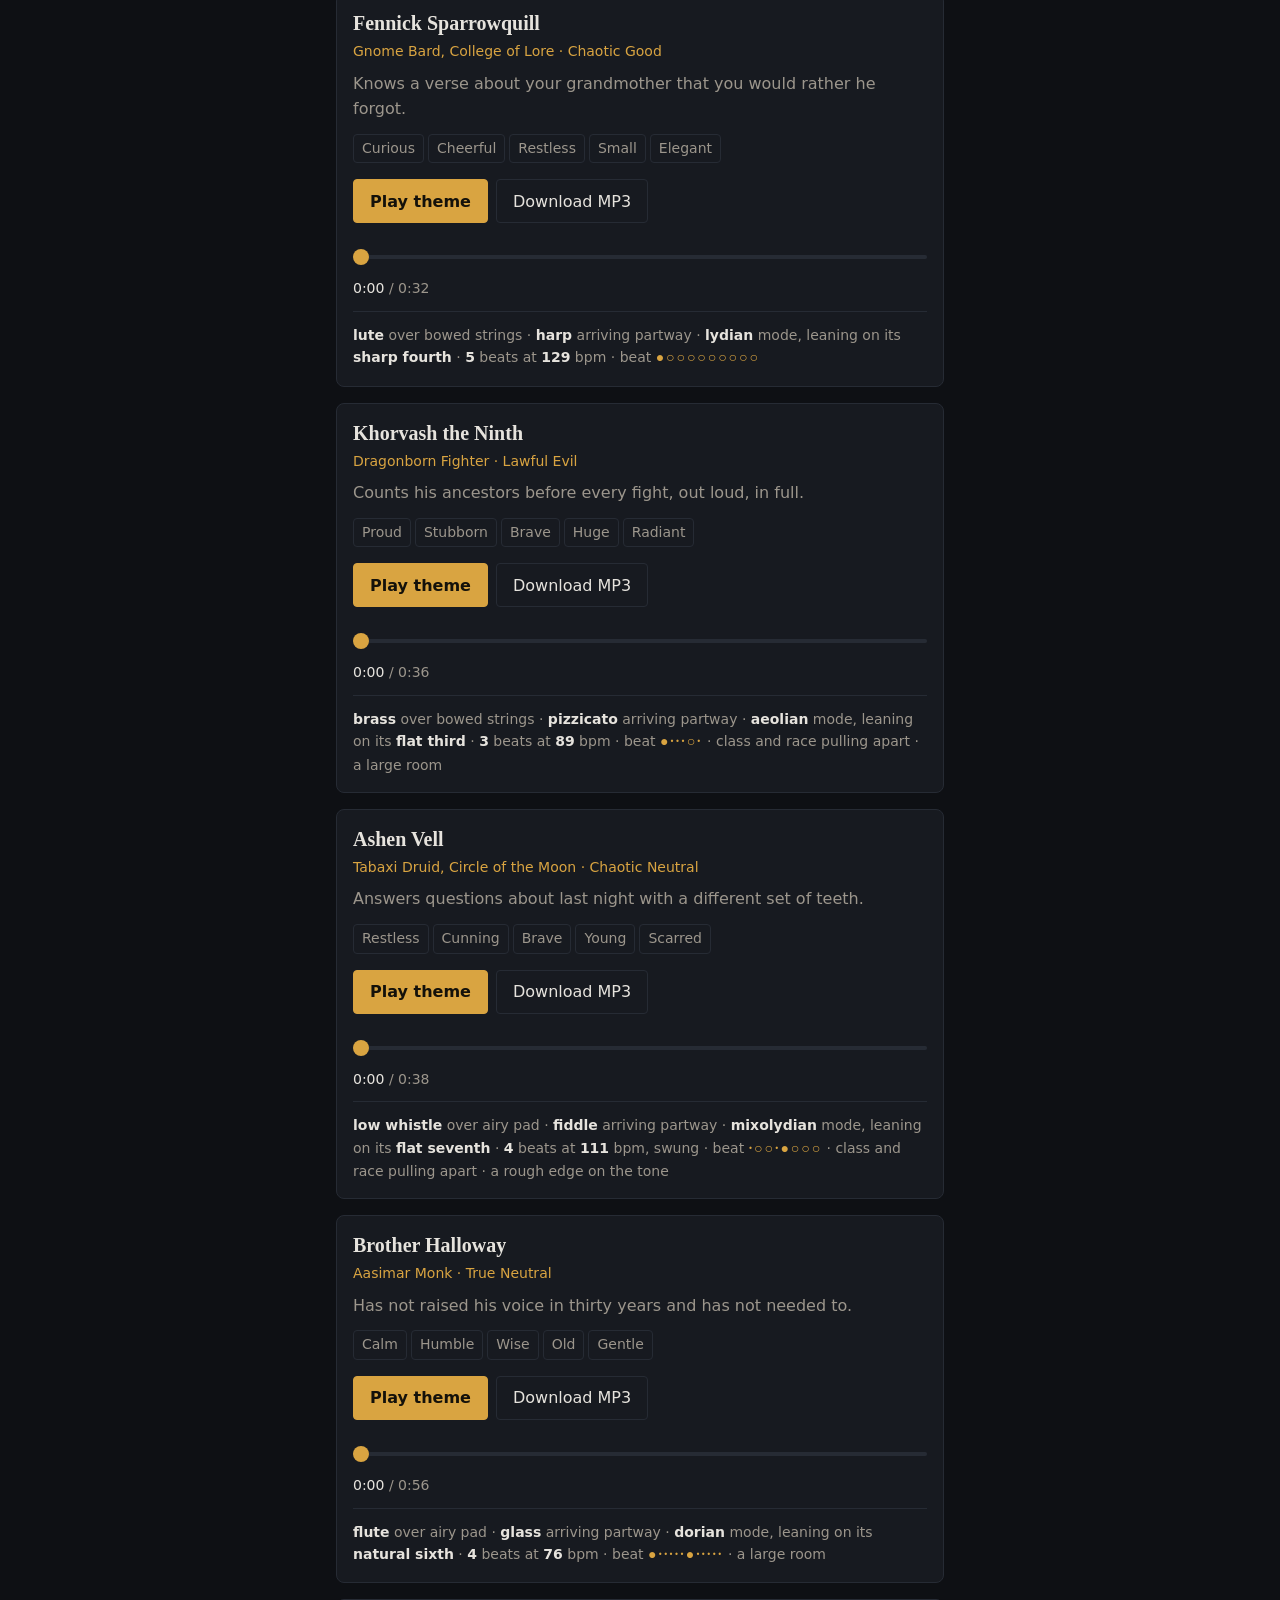
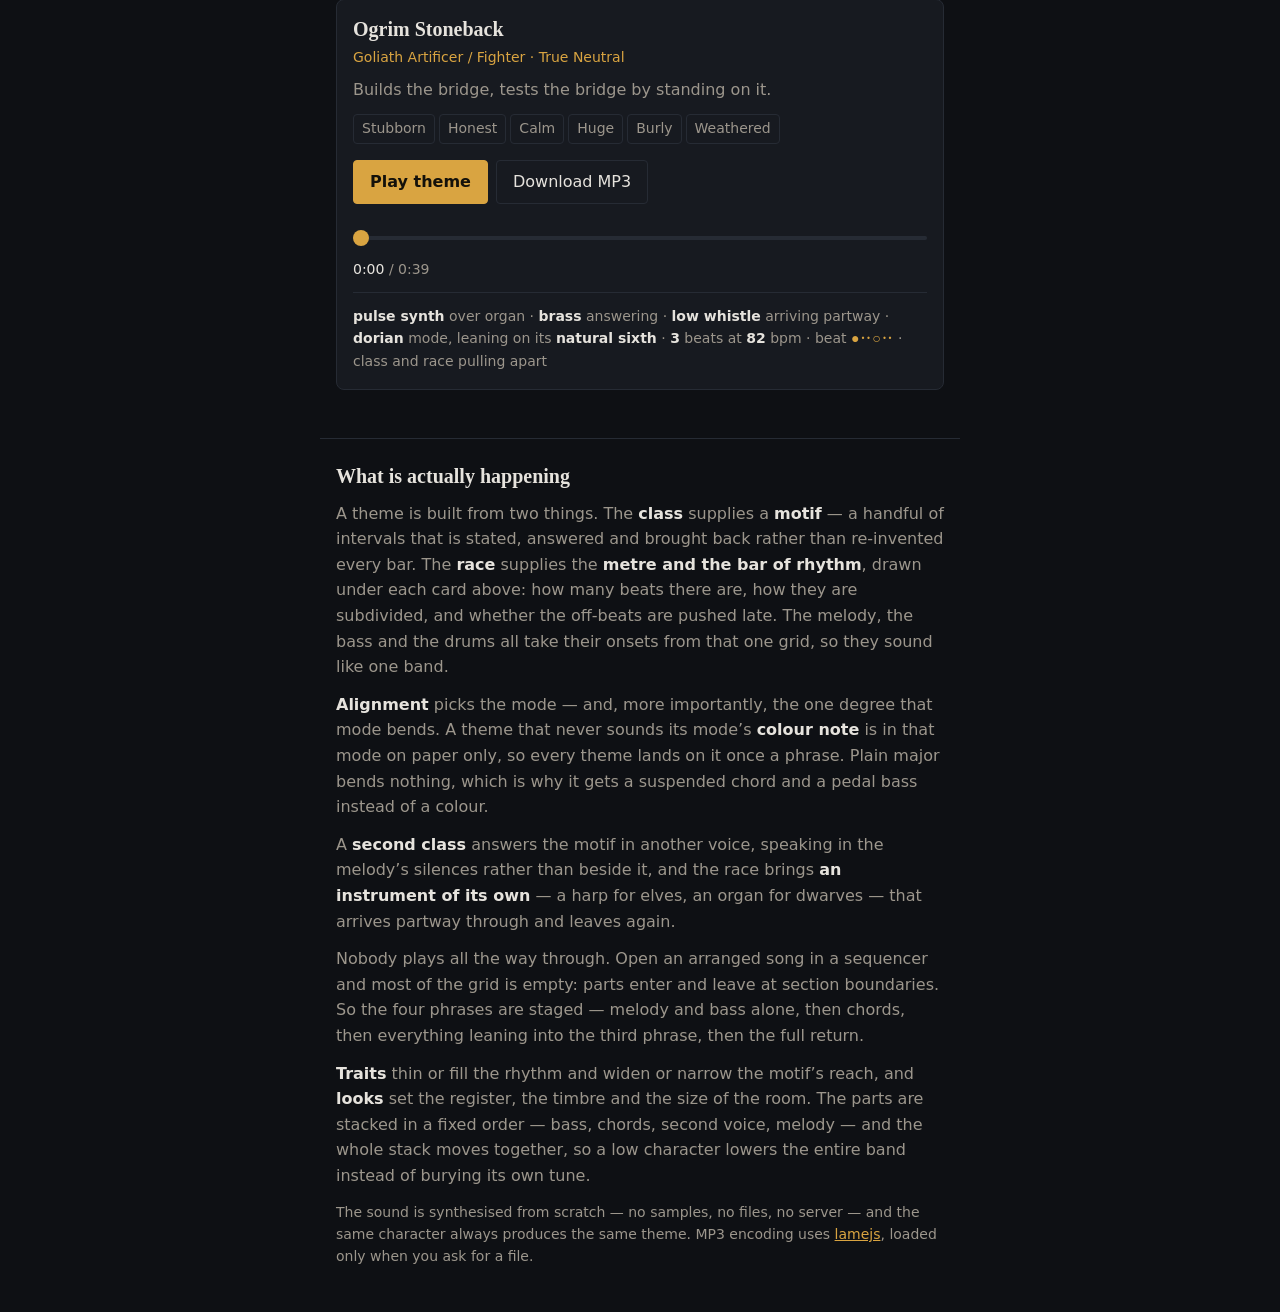
==== commit 9b090e23: "Show the whole length of a theme and let it be moved through The player renders to a buffer and play" ====
--- a/index.html
+++ b/index.html
@@ -35,6 +35,8 @@
 
 <script src="mapping.js"></script>
 <script src="music.js"></script>
+<script src="render.js"></script>
+<script src="player.js"></script>
 <script src="characters.js"></script>
 <script src="i18n.js"></script>
 <script src="app.js"></script>
--- a/styles.css
+++ b/styles.css
@@ -163,20 +163,73 @@
 
 .card__why b { color: var(--text); font-weight: 600; }
 
-/* thin progress line under a playing card */
-.bar {
-  height: 2px;
-  background: var(--line);
+/* ------------------------------------------------------------- transport */
+
+/* The whole length of a theme, and a head that can be put anywhere in it. The
+   strip is 44px tall so it can be grabbed with a thumb; the line inside it is
+   4px, because that is all it needs to be seen. */
+.transport { margin-top: 12px; }
+
+.seek {
+  --played: 0%;
+  -webkit-appearance: none;
+  appearance: none;
+  display: block;
+  width: 100%;
+  height: 44px;
+  margin: 0;
+  padding: 0;
+  background: transparent;
+  cursor: pointer;
+}
+
+.seek:focus { outline: none; }
+.seek:focus-visible {
+  outline: 2px solid var(--accent);
+  outline-offset: 2px;
+  border-radius: 4px;
+}
+
+/* the two engines need the same track written twice */
+.seek::-webkit-slider-runnable-track {
+  height: 4px;
   border-radius: 2px;
-  margin-top: 12px;
-  overflow: hidden;
-}
-.bar__fill {
-  display: block;
-  height: 100%;
-  width: 0;
+  background: linear-gradient(to right,
+    var(--accent) var(--played), var(--line) var(--played));
+}
+.seek::-moz-range-track {
+  height: 4px;
+  border-radius: 2px;
+  background: linear-gradient(to right,
+    var(--accent) var(--played), var(--line) var(--played));
+}
+
+.seek::-webkit-slider-thumb {
+  -webkit-appearance: none;
+  appearance: none;
+  width: 16px;
+  height: 16px;
+  margin-top: -6px;          /* centres the 16px thumb on the 4px track */
+  border: none;
+  border-radius: 50%;
   background: var(--accent);
 }
+.seek::-moz-range-thumb {
+  width: 16px;
+  height: 16px;
+  border: none;
+  border-radius: 50%;
+  background: var(--accent);
+}
+
+.time {
+  margin: 0;
+  font-size: 14px;
+  line-height: 1.4;
+  color: var(--muted);
+  font-variant-numeric: tabular-nums;   /* the digits stop jittering */
+}
+.time__now { color: var(--text); }
 
 /* ------------------------------------------------------------------ foot */
 
@@ -235,6 +288,54 @@
 }
 .foot__fine a { color: var(--accent); }
 
+/* ------------------------------------------------------- the A/B workbench */
+
+.pick {
+  display: flex;
+  flex-wrap: wrap;
+  align-items: center;
+  gap: 8px;
+  margin-bottom: 16px;
+}
+
+.pick__label {
+  font-size: 14px;
+  color: var(--muted);
+}
+
+.pick__select {
+  flex: 1 1 180px;
+  min-height: 44px;
+  padding: 8px 12px;
+  font-family: var(--sans);
+  font-size: 16px;
+  color: var(--text);
+  background: var(--bg);
+  border: 1px solid var(--line);
+  border-radius: 4px;
+}
+.pick__select:focus-visible { outline: 2px solid var(--accent); outline-offset: 2px; }
+
+.versions {
+  display: flex;
+  flex-wrap: wrap;
+  gap: 8px;
+  margin-bottom: 12px;
+}
+
+.version[aria-pressed="true"] {
+  border-color: var(--accent);
+  color: var(--accent);
+  background: var(--accent-soft);
+}
+
+.ready {
+  font-size: 14px;
+  color: var(--muted);
+}
+
+.foot a { color: var(--accent); }
+
 /* roll button, and the cards it produces */
 .btn--roll {
   margin-top: 16px;
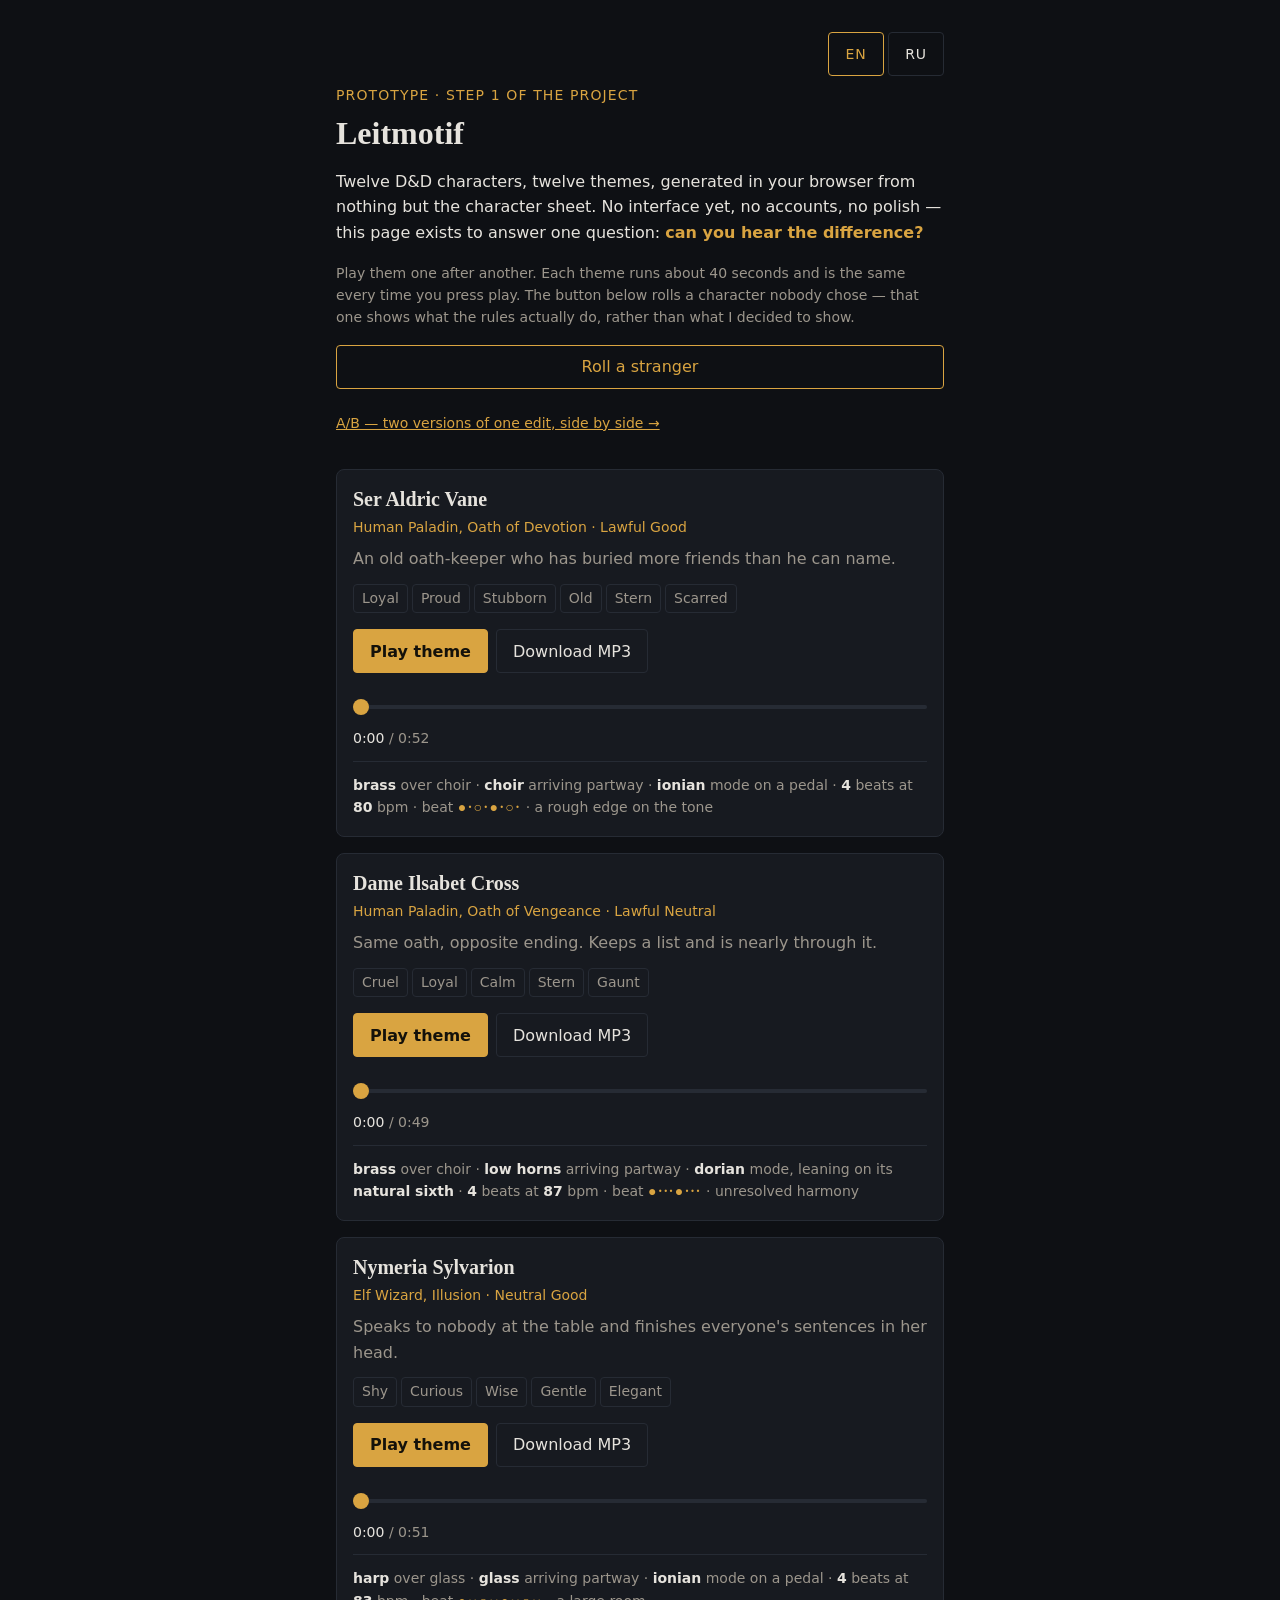
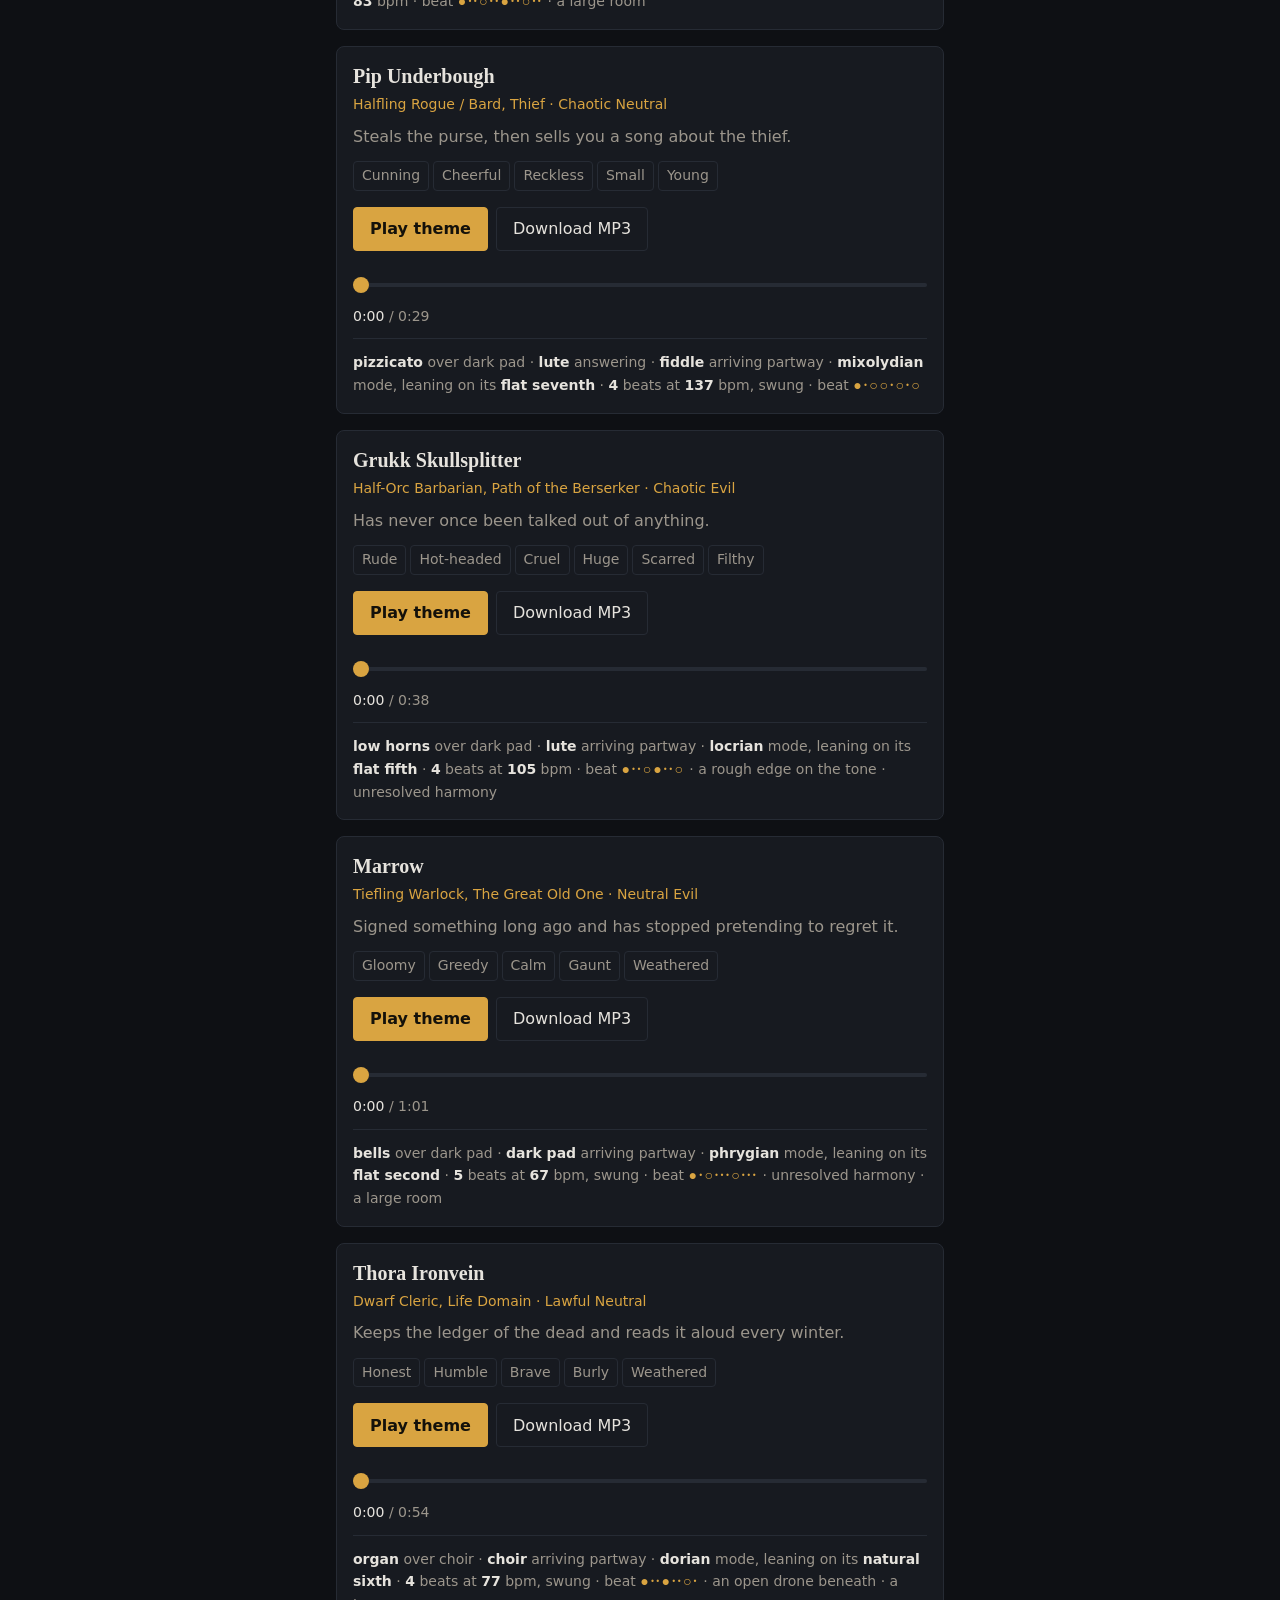
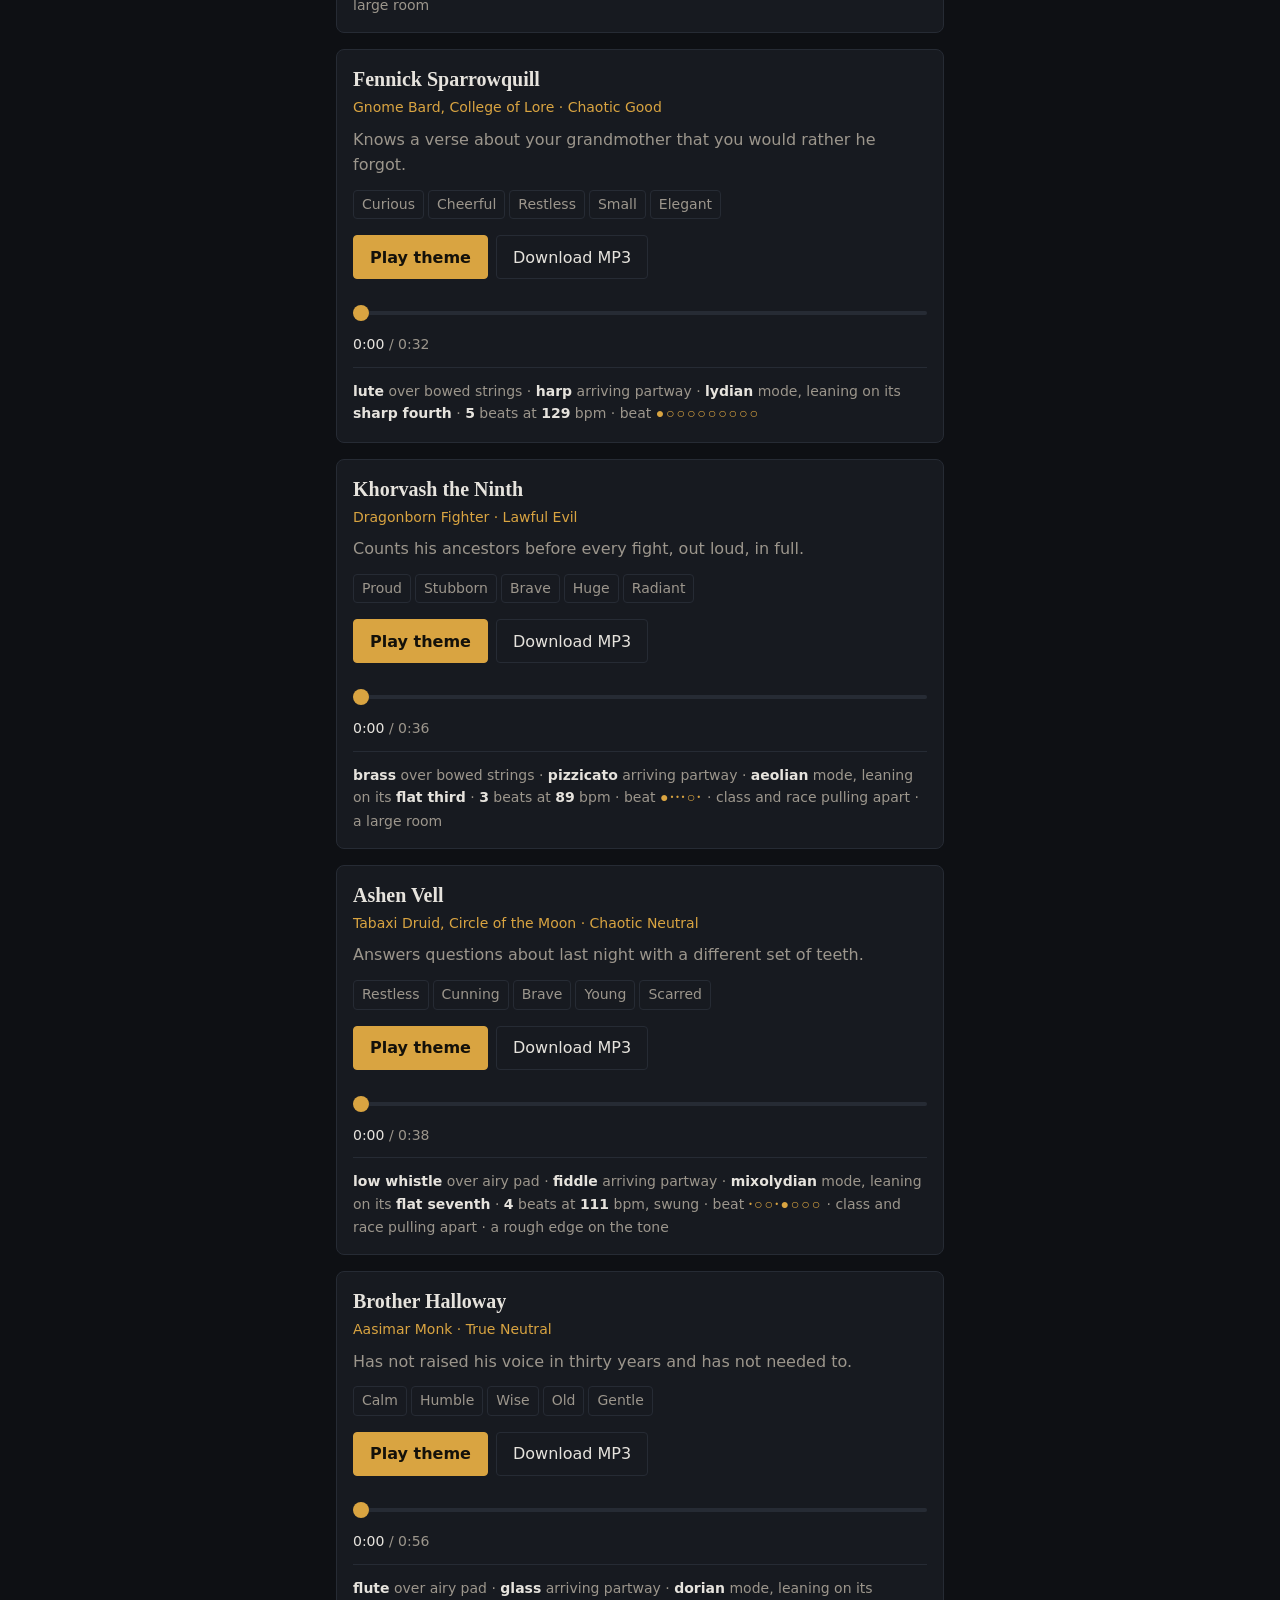
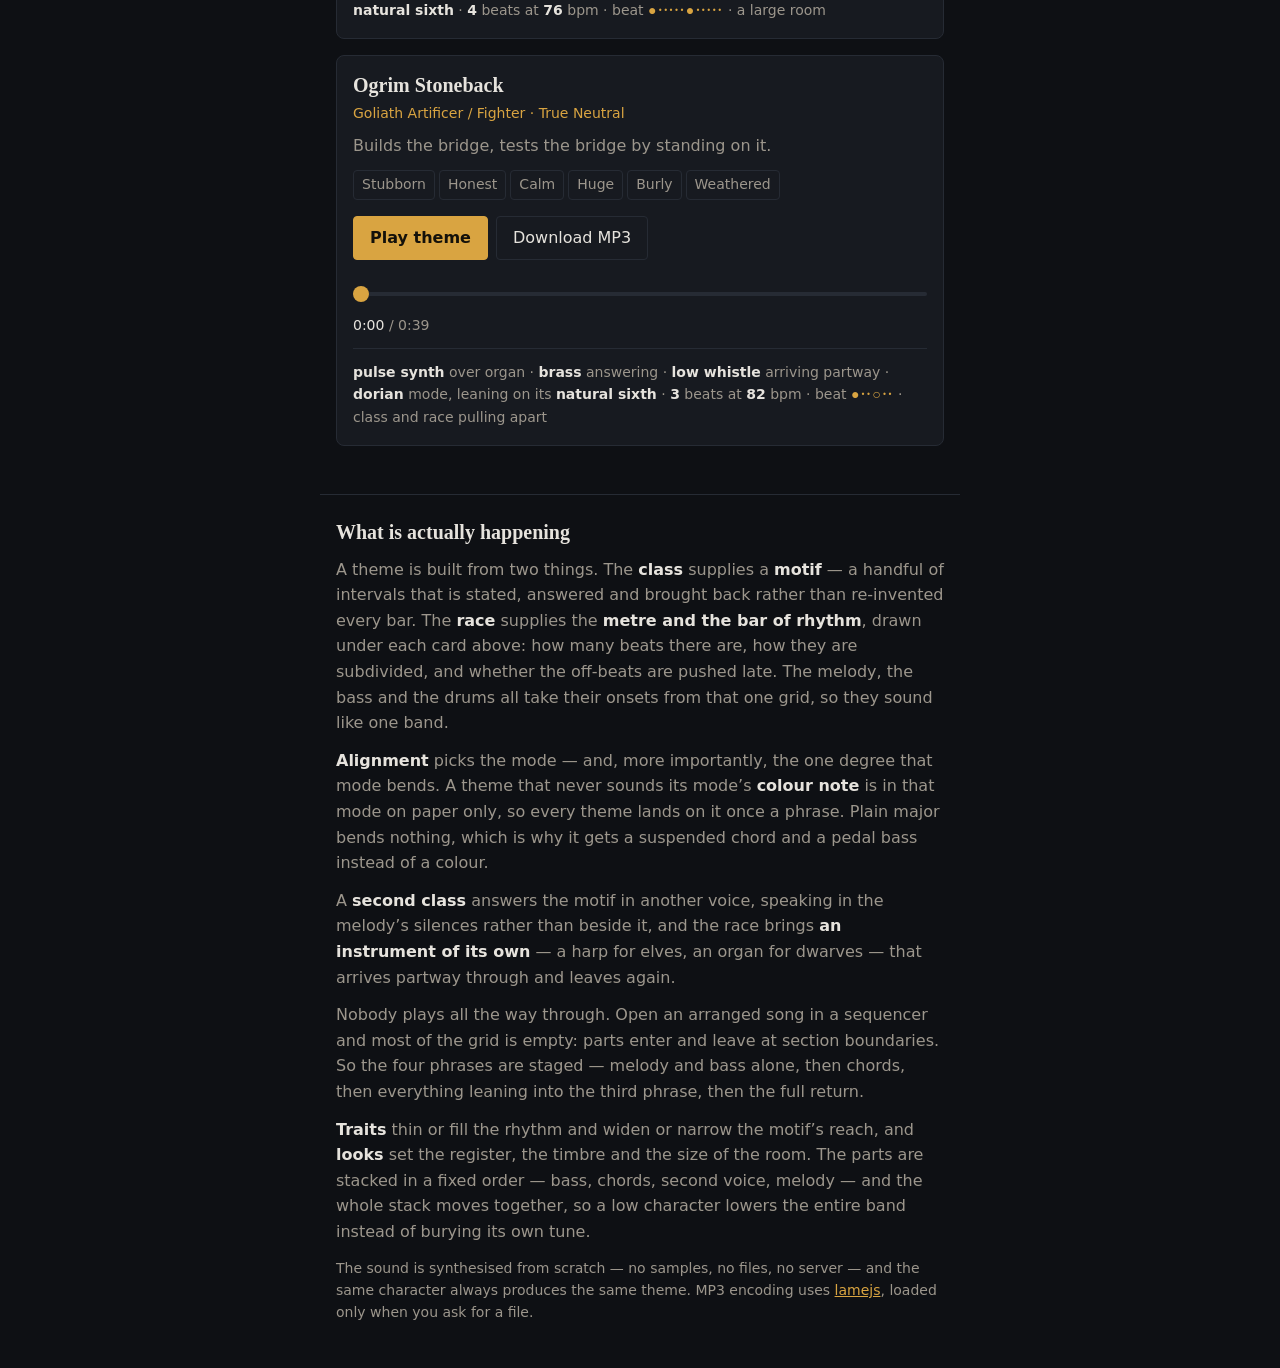
==== commit 8f1f07cf: "Put a way in to the A/B page on the front page The page was live and working, but the only route to " ====
--- a/index.html
+++ b/index.html
@@ -18,6 +18,7 @@
   <p class="head__lede" id="lede"></p>
   <p class="head__note" id="note"></p>
   <button class="btn--roll" id="roll" type="button">Roll a stranger</button>
+  <p class="head__bench"><a href="compare.html" id="bench-link"></a></p>
 </header>
 
 <main id="list" class="list"></main>
--- a/styles.css
+++ b/styles.css
@@ -288,6 +288,20 @@
 }
 .foot__fine a { color: var(--accent); }
 
+/* the way in to the workbench. A link, not a button: it leaves the page, and
+   the only thing on the header that leaves the page should not look like the
+   things that play a theme. 44px of height so a thumb can hit it. */
+.head__bench {
+  margin: 12px 0 0;
+  font-size: 14px;
+}
+.head__bench a {
+  display: inline-flex;
+  align-items: center;
+  min-height: 44px;
+  color: var(--accent);
+}
+
 /* ------------------------------------------------------- the A/B workbench */
 
 .pick {
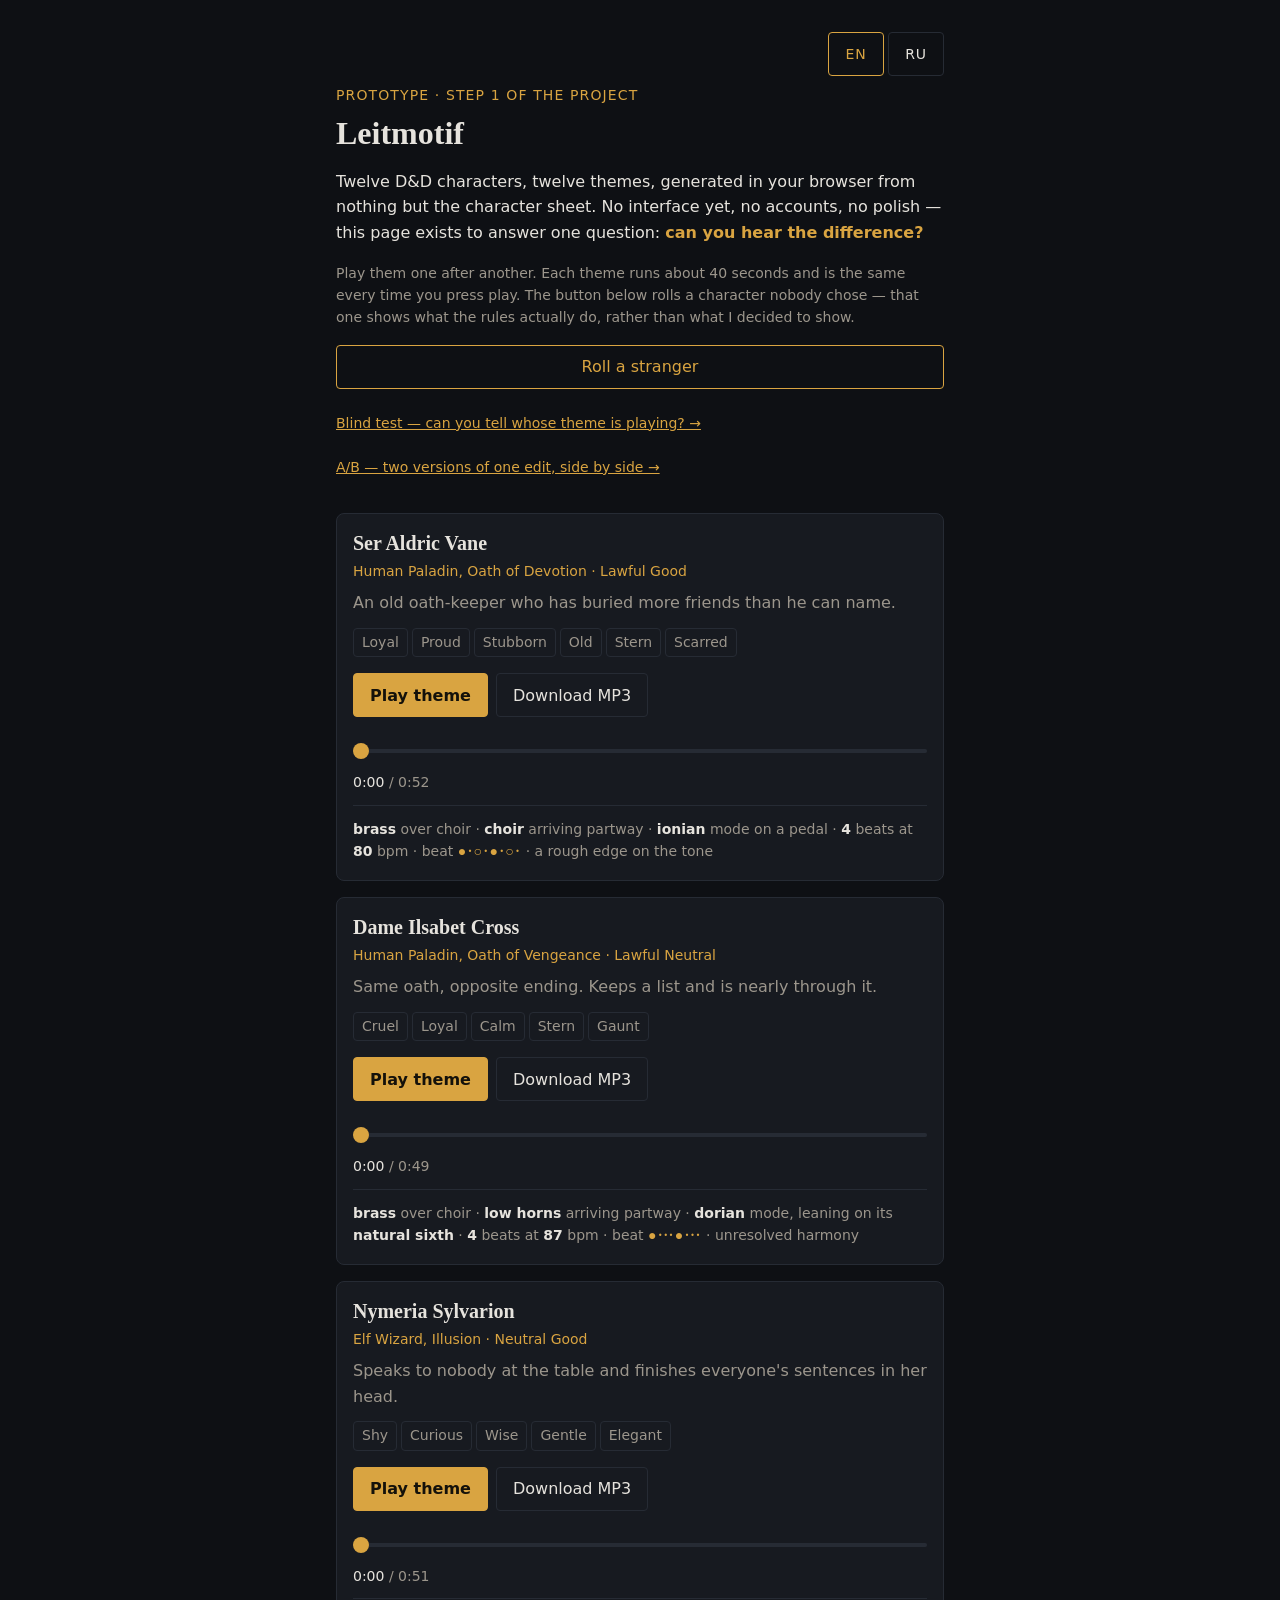
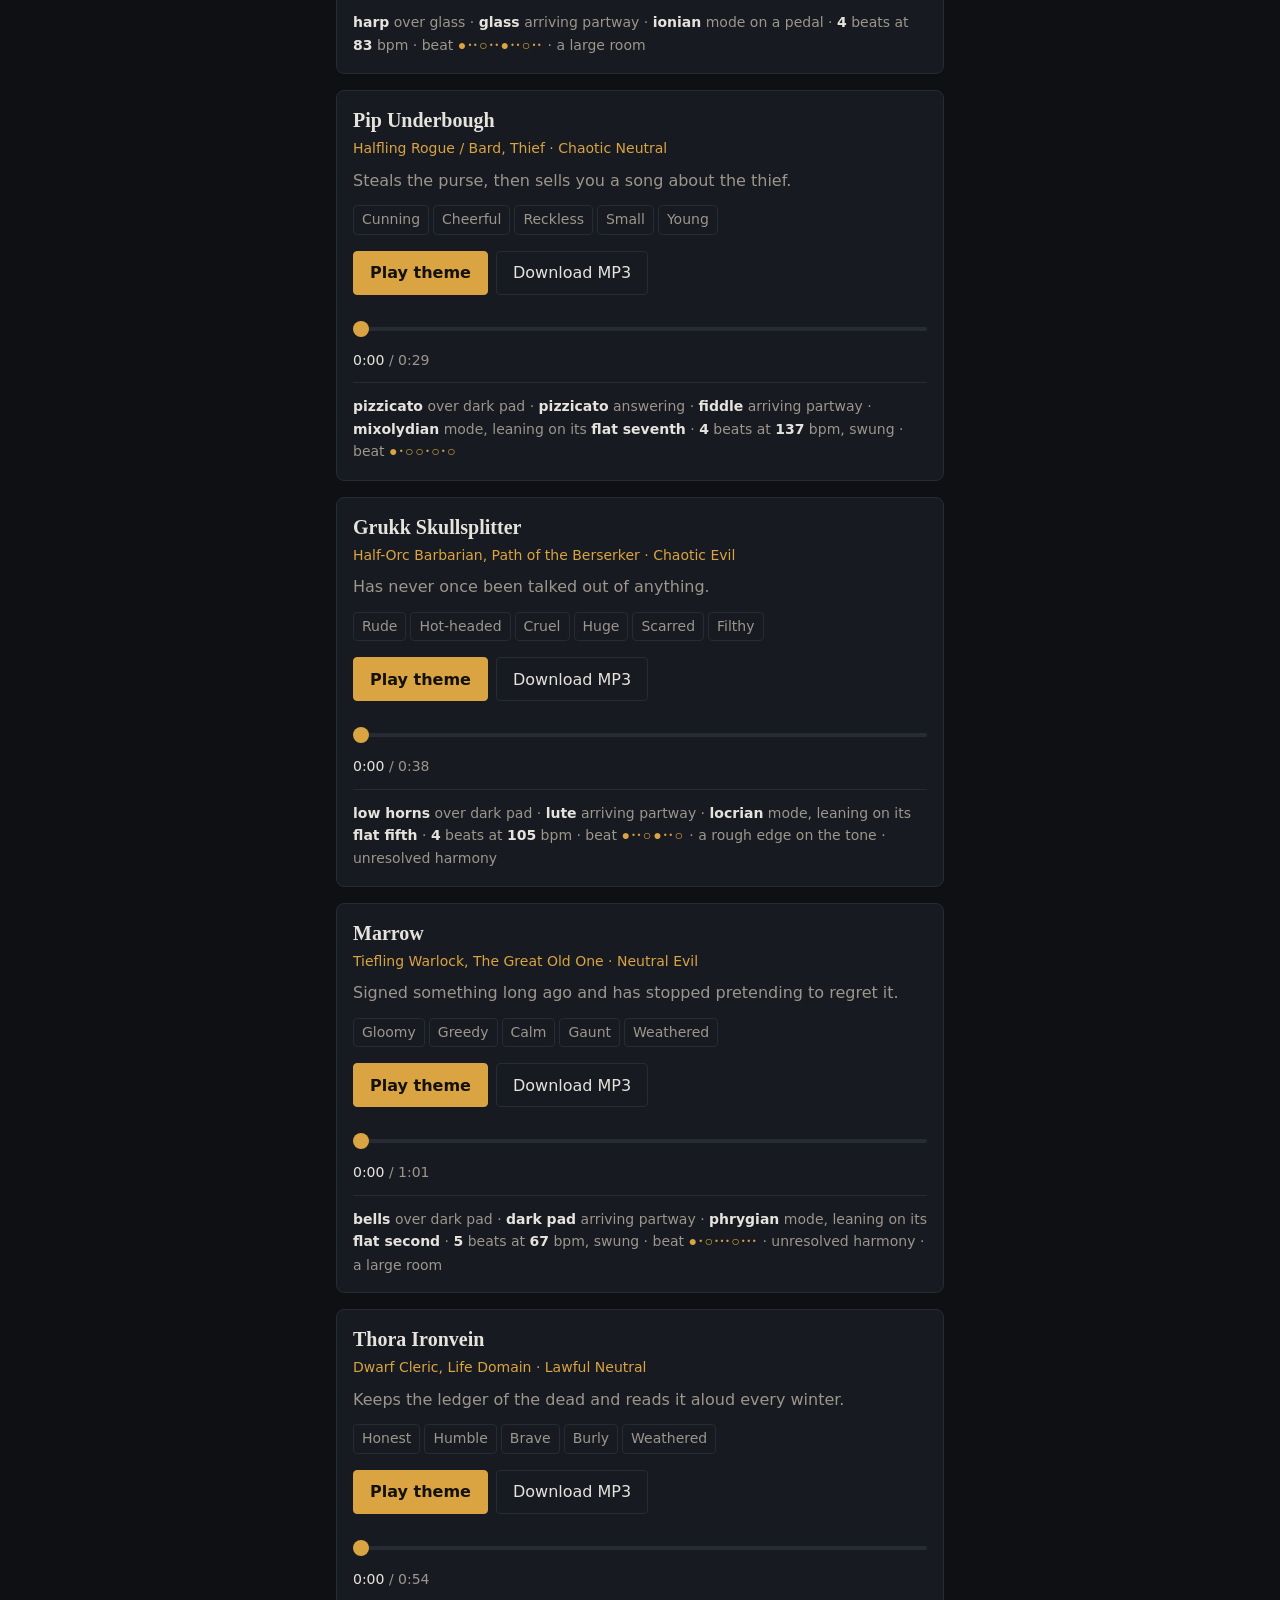
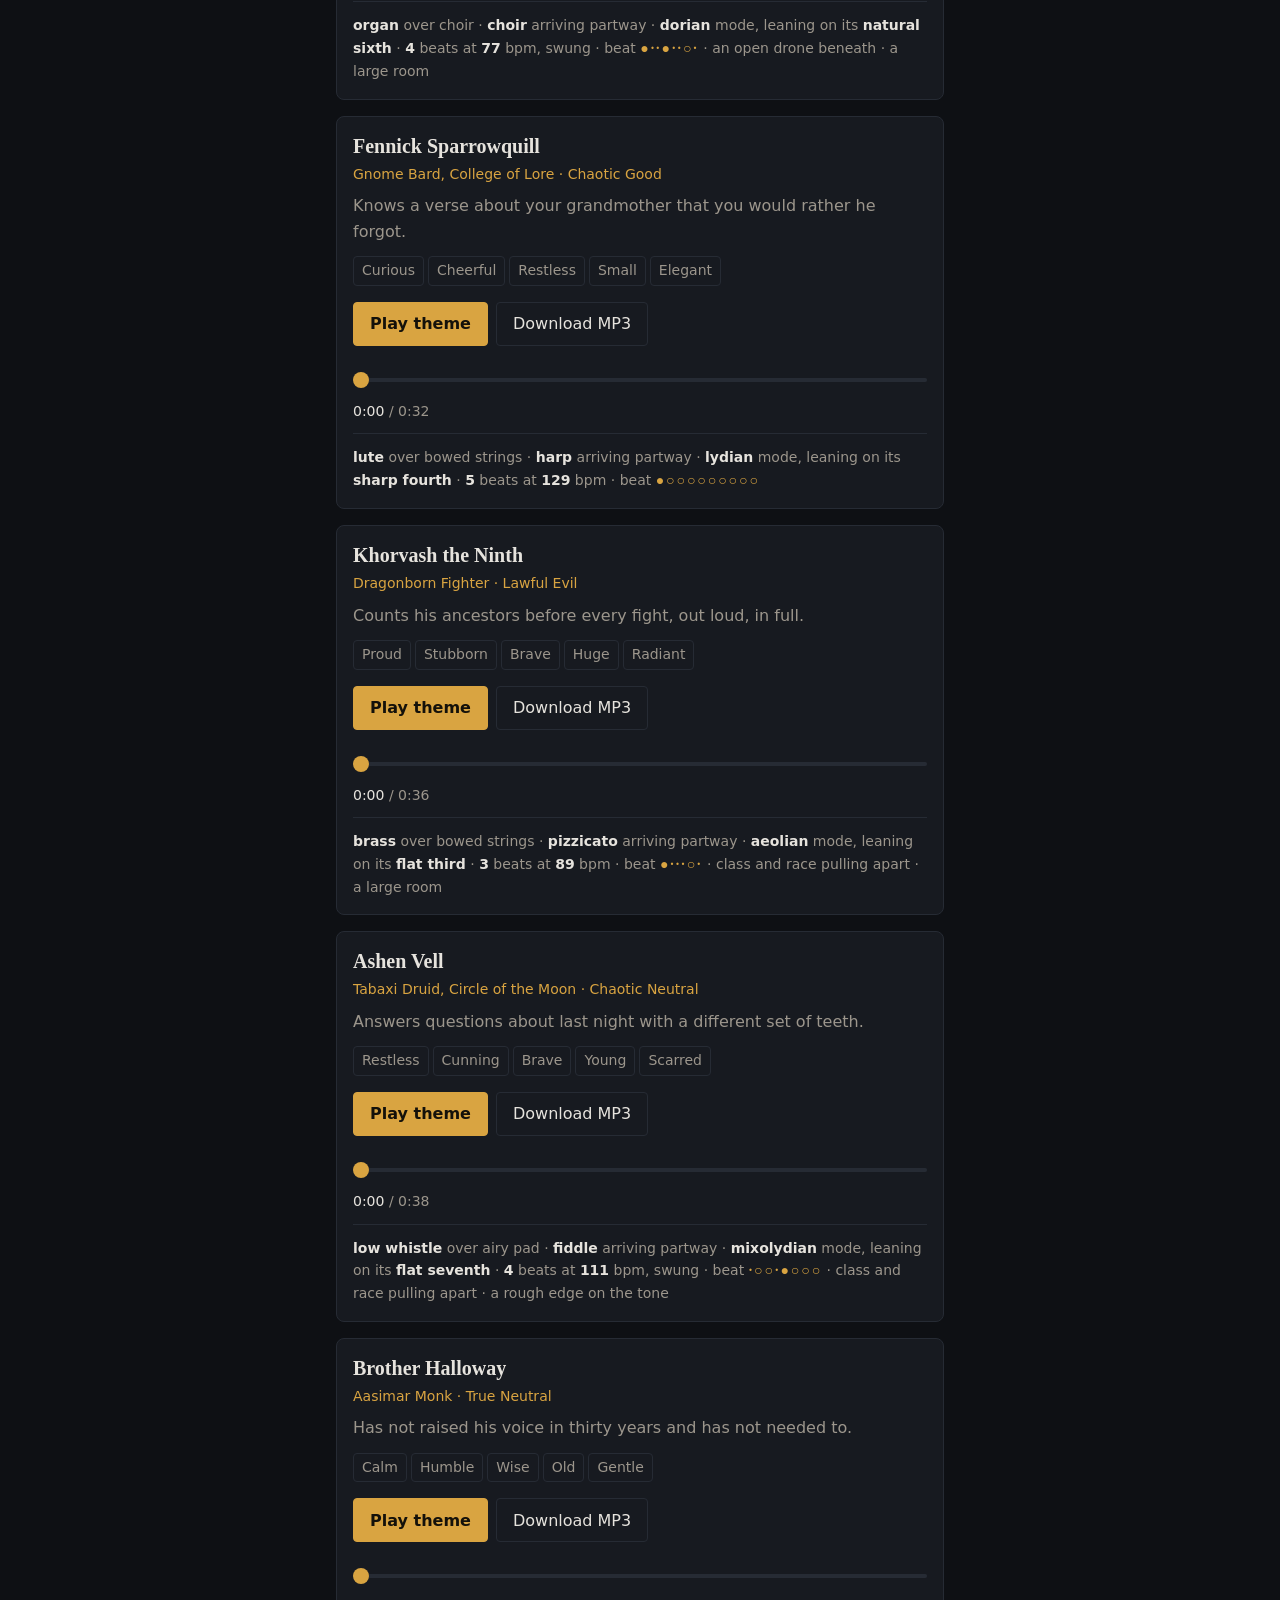
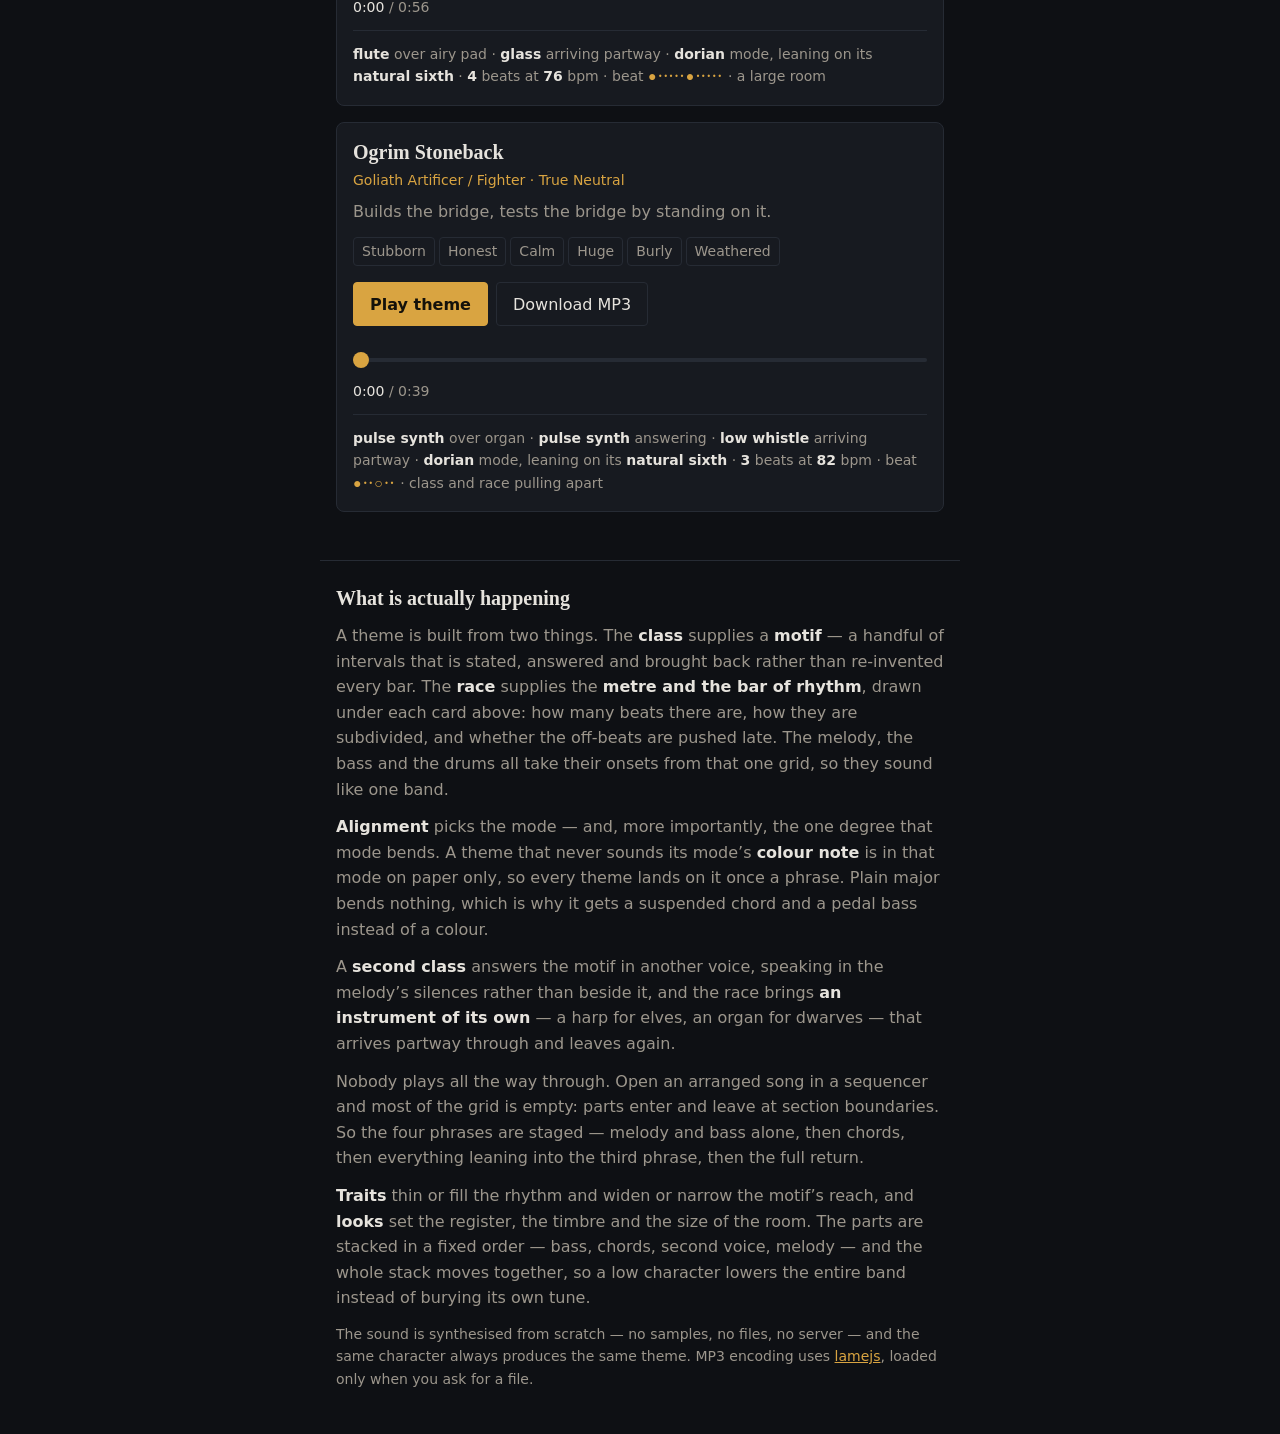
==== commit 978839cc: "Ask the question the prototype was built to answer A theme plays with no name on it, four sheets are" ====
--- a/index.html
+++ b/index.html
@@ -18,6 +18,7 @@
   <p class="head__lede" id="lede"></p>
   <p class="head__note" id="note"></p>
   <button class="btn--roll" id="roll" type="button">Roll a stranger</button>
+  <p class="head__bench"><a href="blind.html" id="blind-link"></a></p>
   <p class="head__bench"><a href="compare.html" id="bench-link"></a></p>
 </header>
 
@@ -40,6 +41,7 @@
 <script src="player.js"></script>
 <script src="characters.js"></script>
 <script src="i18n.js"></script>
+<script src="labels.js"></script>
 <script src="app.js"></script>
 </body>
 </html>
--- a/styles.css
+++ b/styles.css
@@ -343,12 +343,102 @@
   background: var(--accent-soft);
 }
 
+/* a listening aid, not a candidate: dashed, so it does not read as one of the
+   things being chosen between */
+.version--aid { border-style: dashed; }
+
 .ready {
   font-size: 14px;
   color: var(--muted);
 }
 
+/* where the versions part company, drawn over the timeline. One column per
+   frame, its opacity the size of the difference — solid where the edit is
+   plainly audible, faint where it is barely there, nothing where the versions
+   are identical. Without it the page invites a verdict on a stretch that is the
+   same in all of them. */
+.diffmap {
+  display: flex;
+  gap: 0;
+  height: 10px;
+  margin-bottom: 4px;
+  border-radius: 2px;
+  overflow: hidden;
+  background: var(--line);
+}
+.diffmap span {
+  flex: 1 1 0;
+  background: var(--accent);
+}
+
+.diffnote {
+  margin: 4px 0 0;
+  font-size: 14px;
+  line-height: 1.5;
+  color: var(--muted);
+}
+
 .foot a { color: var(--accent); }
+
+/* ------------------------------------------------------------ blind test */
+
+.quiz__ask {
+  margin: 16px 0 12px;
+  font-family: var(--serif);
+  font-size: 20px;
+  line-height: 1.3;
+  font-weight: 600;
+}
+
+.options {
+  display: flex;
+  flex-direction: column;
+  gap: 8px;
+}
+
+/* a whole sheet is the tap target, not a radio button beside it */
+.option {
+  display: flex;
+  flex-direction: column;
+  gap: 4px;
+  width: 100%;
+  min-height: 44px;
+  padding: 12px;
+  text-align: left;
+  line-height: 1.5;
+}
+
+.option__line { color: var(--text); font-size: 16px; }
+.option__tags { color: var(--muted); font-size: 14px; }
+
+.option--right {
+  border-color: var(--accent);
+  background: var(--accent-soft);
+}
+.option--right .option__line { color: var(--accent); }
+
+/* wrong is marked by being struck through rather than by colour alone, so it
+   still reads without relying on hue */
+.option--wrong .option__line { text-decoration: line-through; }
+
+.option:disabled { opacity: 1; }                 /* revealed, not unavailable */
+.option:disabled:not(.option--right):not(.option--wrong) { opacity: 0.45; }
+
+.verdict {
+  margin: 12px 0 0;
+  font-size: 16px;
+  line-height: 1.5;
+}
+.verdict--right { color: var(--accent); }
+.verdict--wrong { color: var(--muted); }
+
+#next { margin-top: 12px; width: 100%; }
+
+.tag--right { border-color: var(--accent); color: var(--accent); }
+.tag--wrong { text-decoration: line-through; }
+
+/* the way in to the blind test, alongside the workbench link */
+.head__bench + .head__bench { margin-top: 0; }
 
 /* roll button, and the cards it produces */
 .btn--roll {
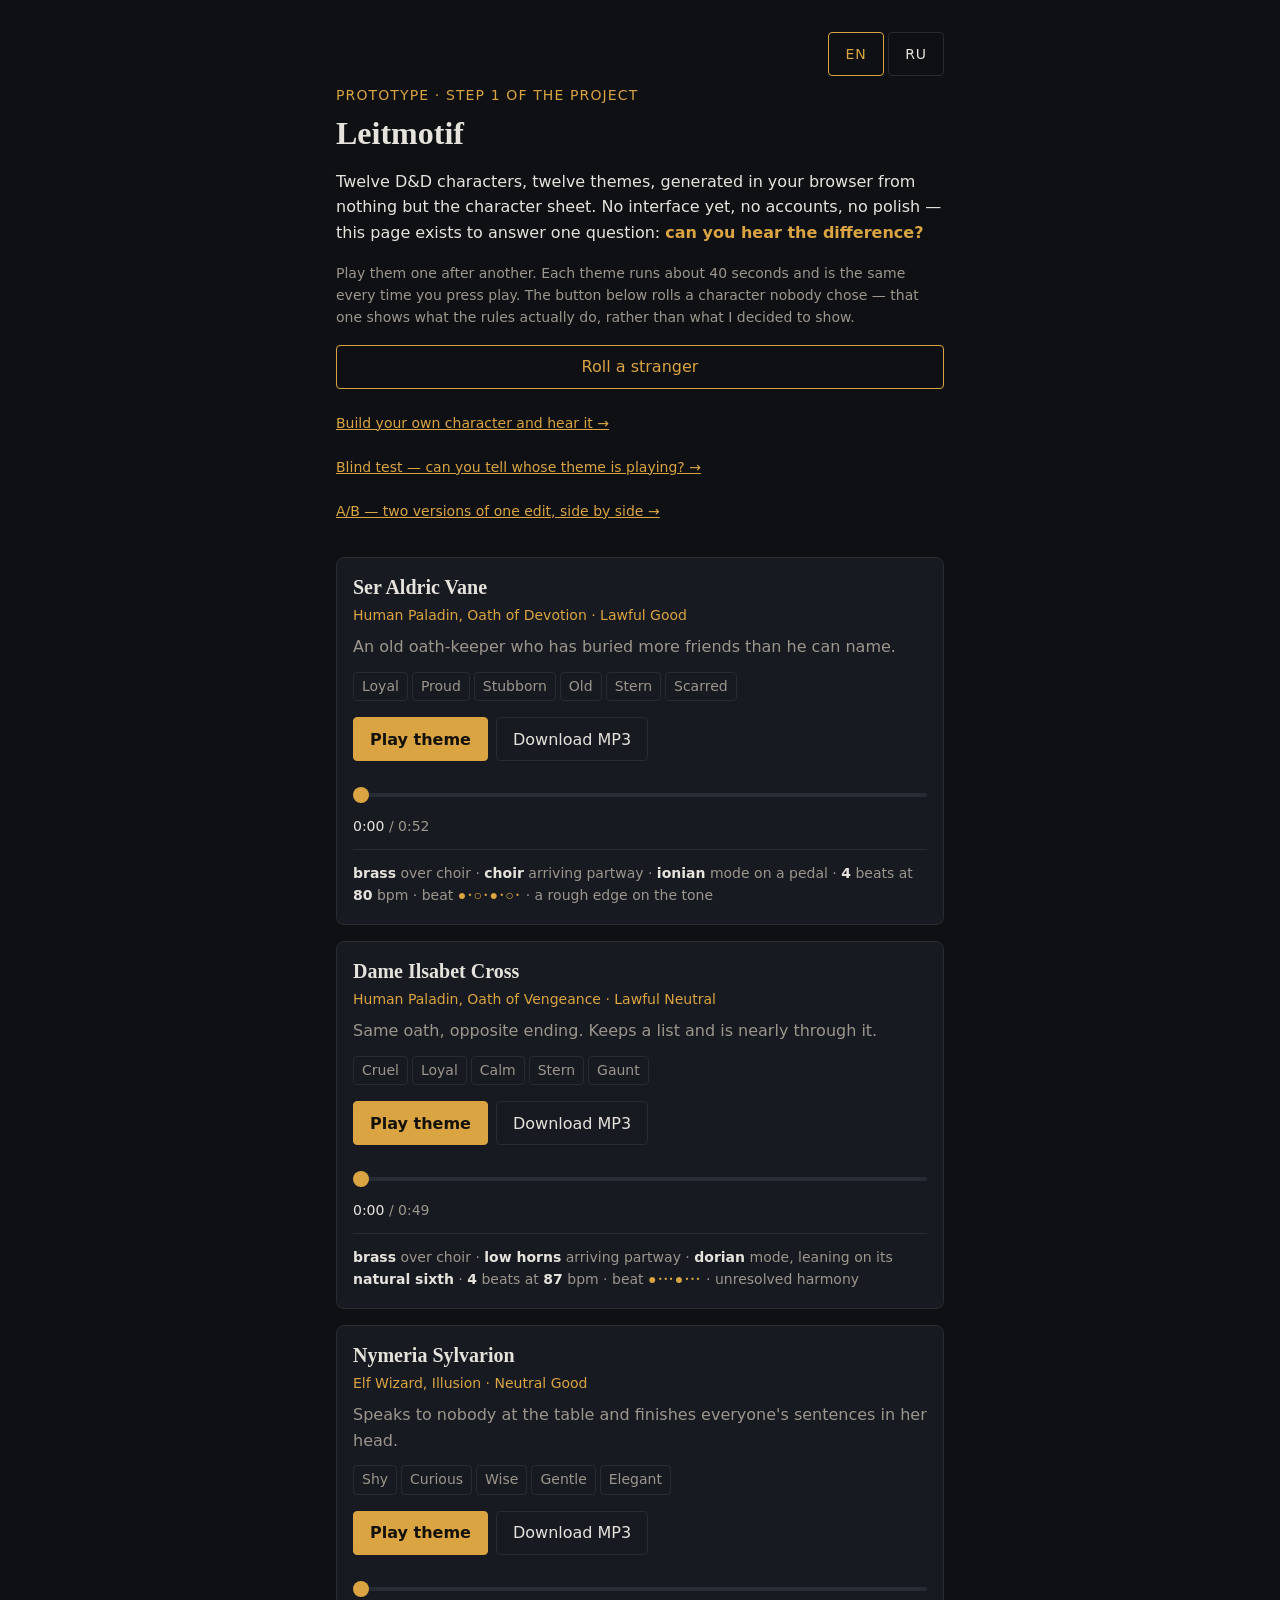
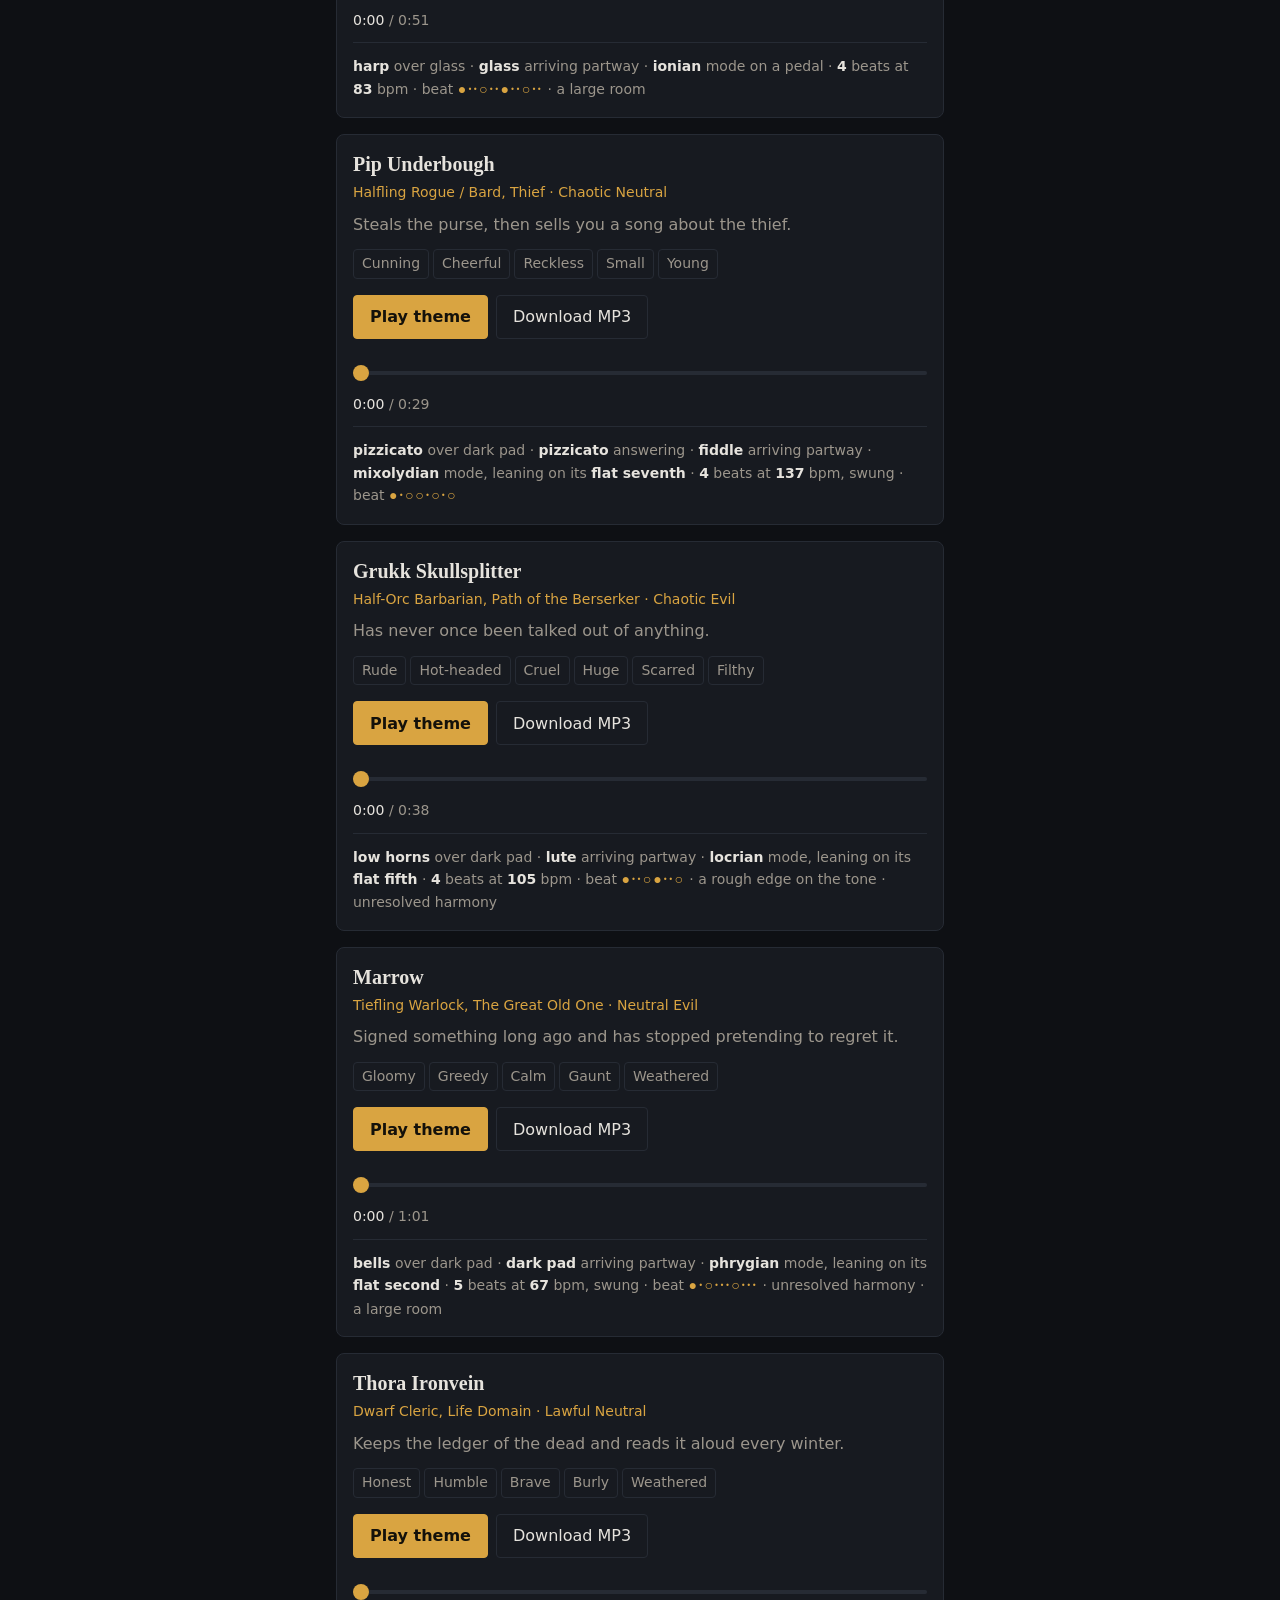
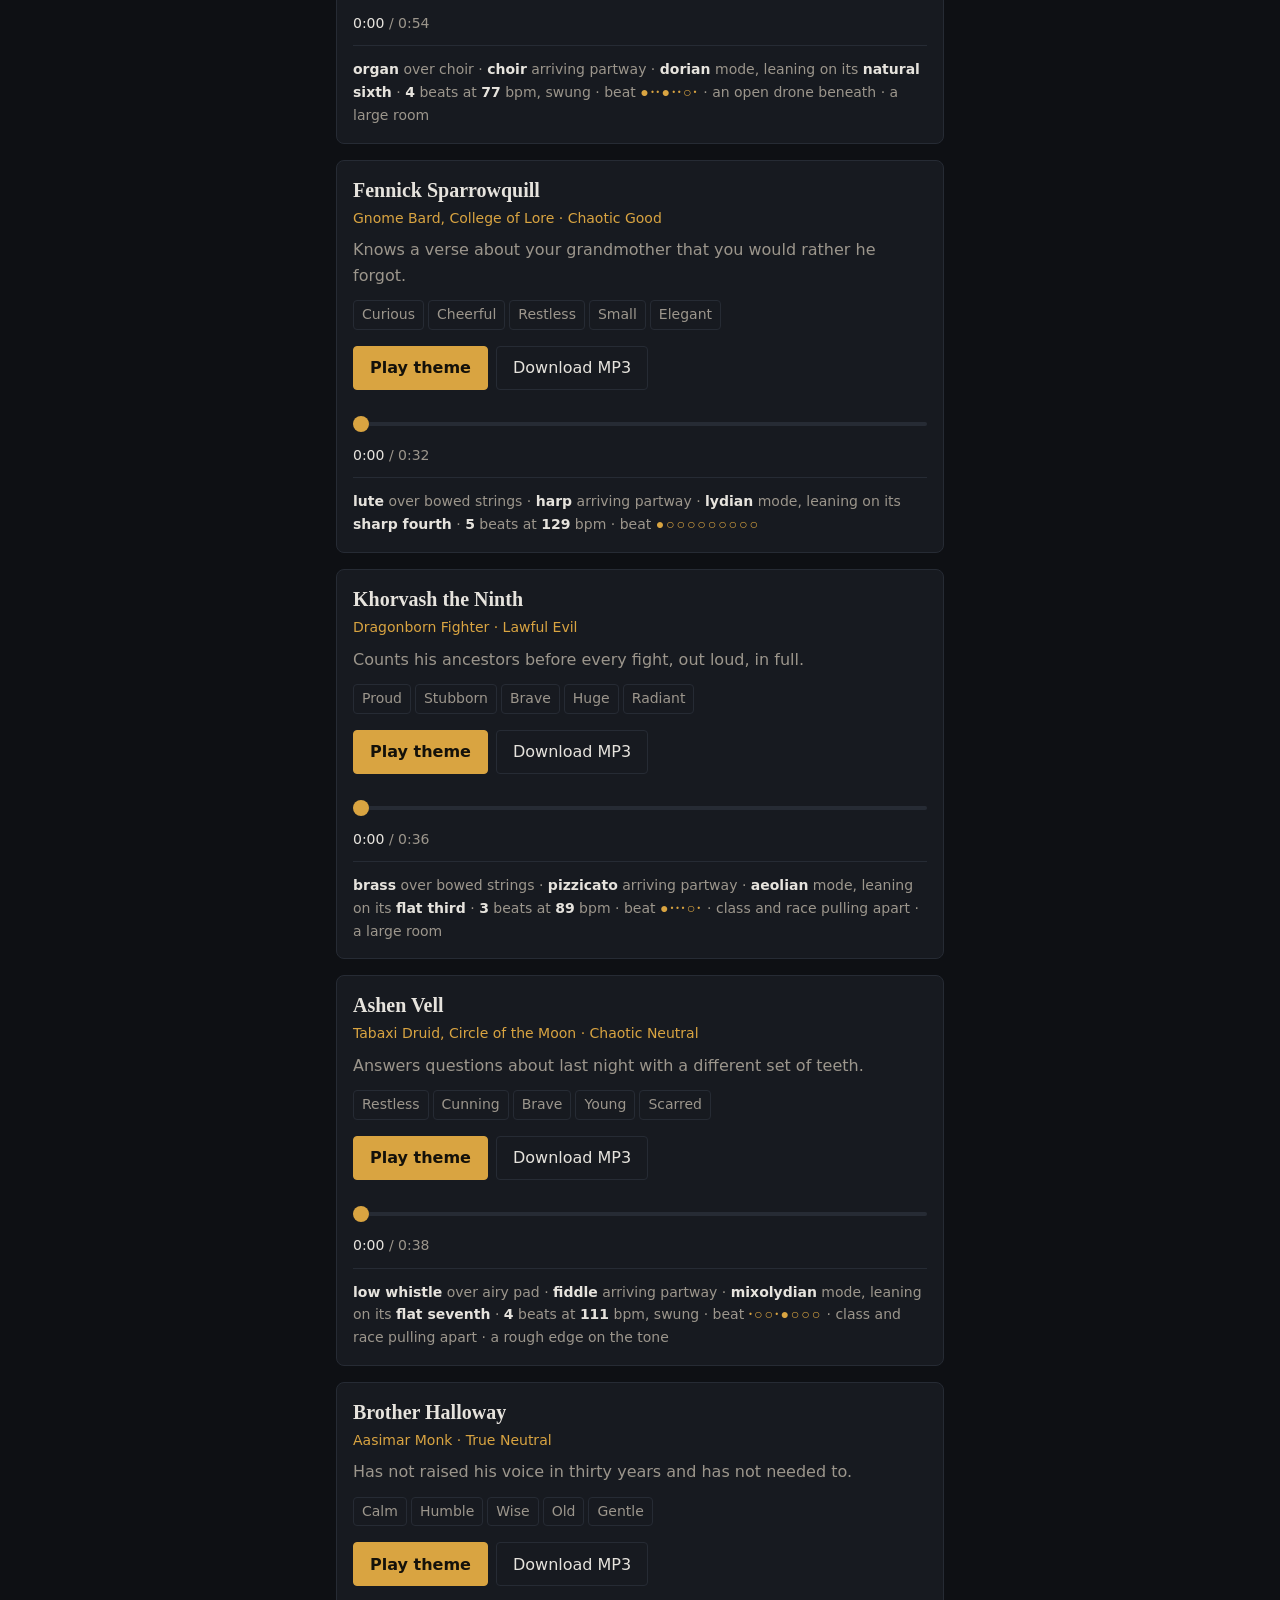
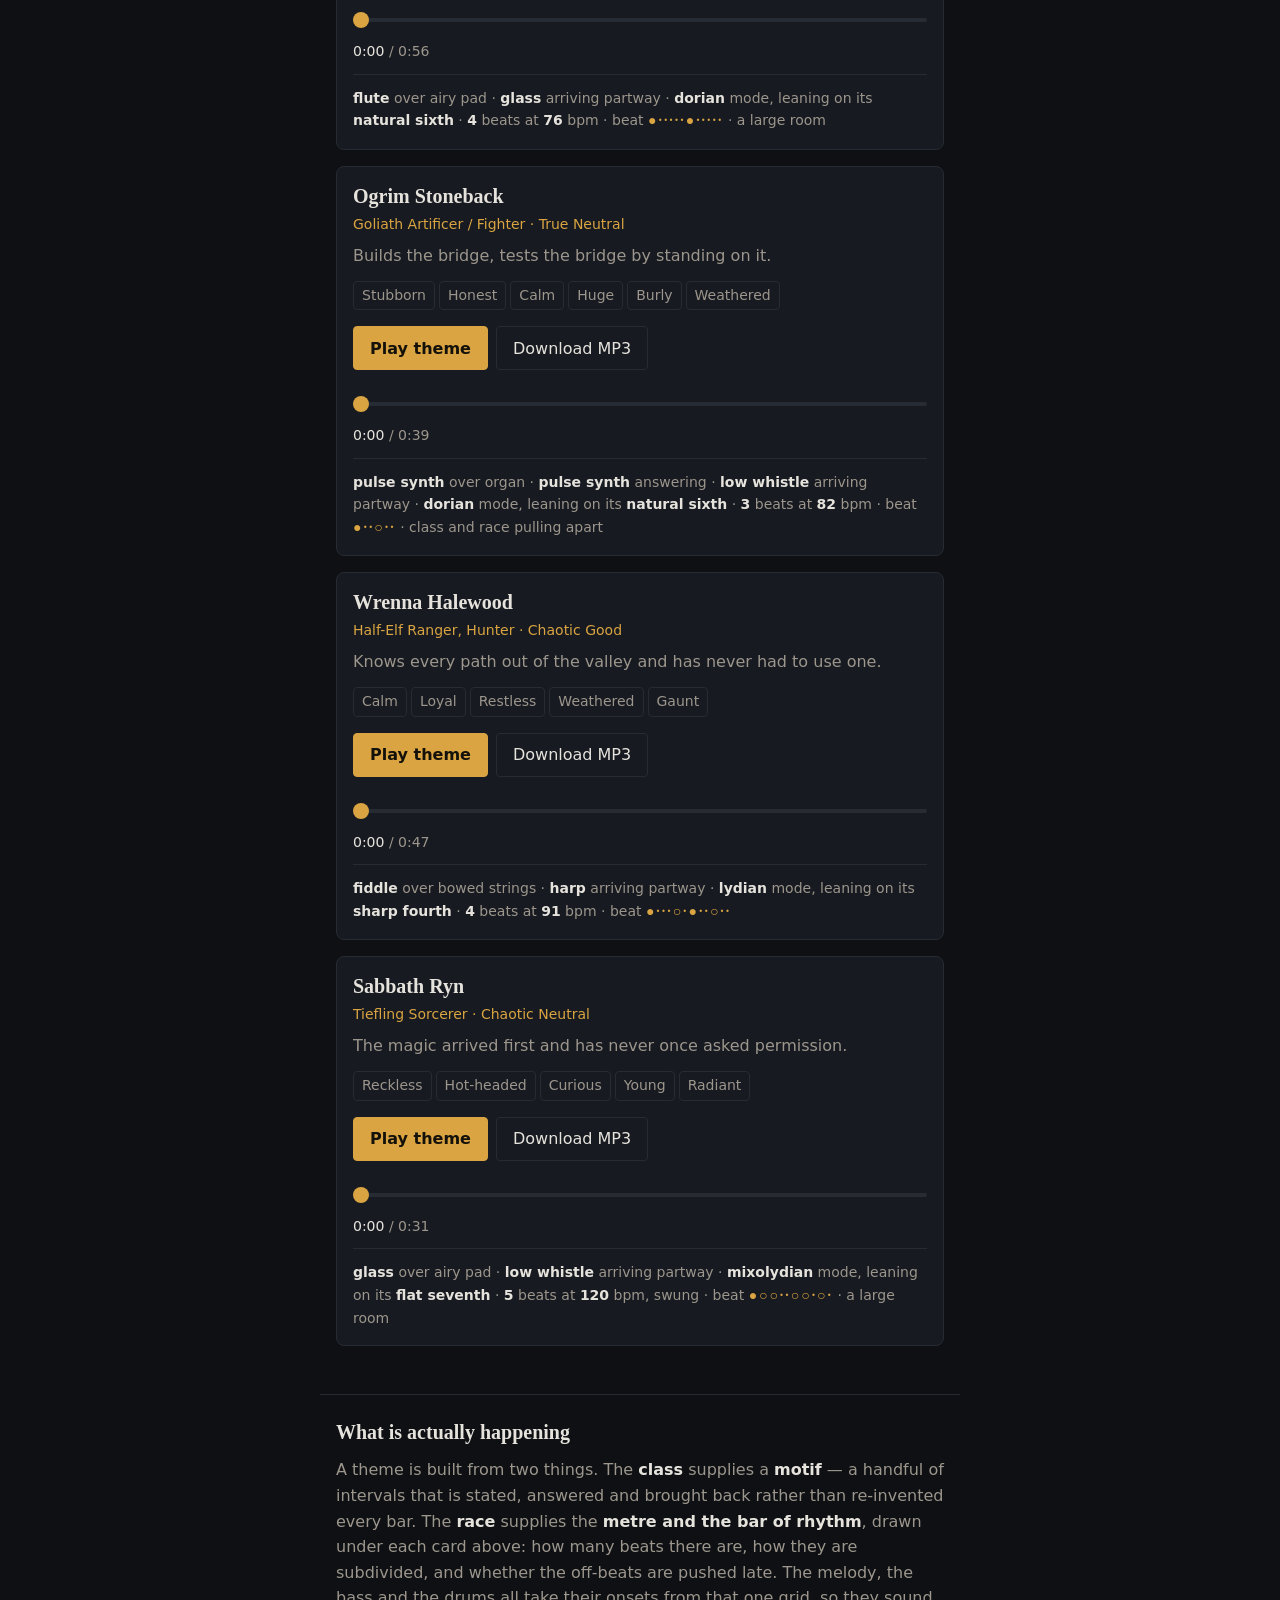
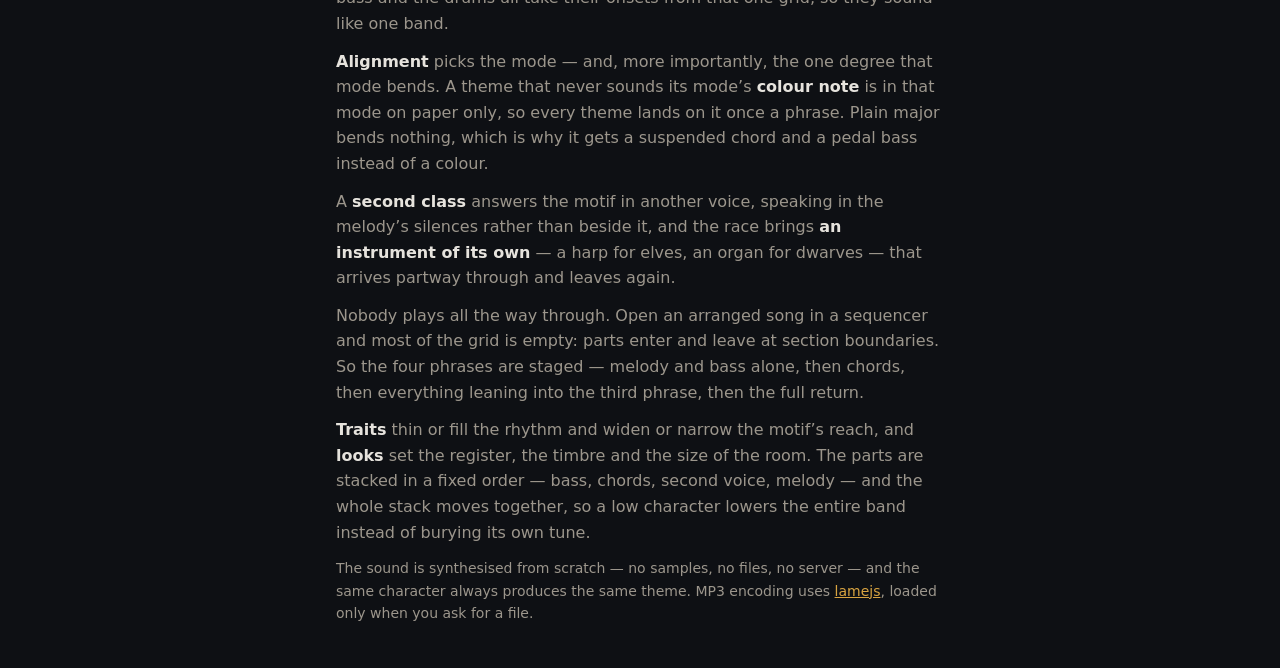
==== commit ff014d7c: "Let any sheet be built and heard, and stop the forest costing a minute" ====
--- a/index.html
+++ b/index.html
@@ -18,6 +18,7 @@
   <p class="head__lede" id="lede"></p>
   <p class="head__note" id="note"></p>
   <button class="btn--roll" id="roll" type="button">Roll a stranger</button>
+  <p class="head__bench"><a href="build.html" id="build-link"></a></p>
   <p class="head__bench"><a href="blind.html" id="blind-link"></a></p>
   <p class="head__bench"><a href="compare.html" id="bench-link"></a></p>
 </header>
--- a/styles.css
+++ b/styles.css
@@ -270,16 +270,30 @@
   justify-content: flex-end;
   margin-bottom: 8px;
 }
-.lang button {
+.lang button,
+.mode button {
   min-height: 44px;
   min-width: 56px;
   padding: 8px 12px;
   font-size: 14px;
   letter-spacing: 0.06em;
 }
-.lang button[aria-pressed="true"] {
-  border-color: var(--accent);
-  color: var(--accent);
+.lang button[aria-pressed="true"],
+.mode button[aria-pressed="true"] {
+  border-color: var(--accent);
+  color: var(--accent);
+}
+
+/* What a round varies. It sits with the lede rather than beside the language
+   switch, because it changes what the score means and not how the page reads.
+   It carries its own class rather than borrowing .lang: the language switch
+   sets aria-pressed on every `.lang button` it can find, and a shared class had
+   it quietly unpressing the mode. Wraps at 390px instead of scrolling. */
+.mode {
+  display: flex;
+  gap: 4px;
+  flex-wrap: wrap;
+  margin: 16px 0 0;
 }
 
 .foot__fine {
@@ -450,3 +464,87 @@
 .btn--roll:hover { background: var(--accent-soft); }
 
 .card--rolled { border-color: var(--accent); }
+
+/* ------------------------------------------------- the arrangement diagrams
+   Drawn from the real score on plan.html. The lane labels sit outside the
+   track so the track itself stays a clean strip: what is being compared across
+   classes is the shape of the strip, and a label inside it is noise. */
+
+.d-card { padding-bottom: 8px; }
+
+.d-title {
+  margin: 0 0 4px;
+  font-family: var(--serif);
+  font-size: 20px;
+  line-height: 1.3;
+}
+.d-genre { color: var(--accent); font-family: var(--sans); font-size: 16px; }
+
+.d-sheet {
+  margin: 0 0 12px;
+  font-size: 14px;
+  color: var(--muted);
+}
+
+.d-lane  { fill: var(--text);  font-size: 13px; font-family: var(--sans); }
+.d-voice { fill: var(--muted); font-size: 12px; font-family: var(--sans); }
+.d-phrase { fill: var(--muted); font-size: 12px; font-family: var(--sans); }
+.d-time  { fill: var(--muted); font-size: 12px; font-family: var(--sans); }
+.d-empty { fill: var(--muted); font-size: 12px; font-family: var(--sans); opacity: 0.7; }
+
+/* Switching a layer off. Sits under the sheet line because it changes what that
+   line says: press "класс" and the sheet reads Fighter, because a Fighter is
+   what is now playing. */
+.strip__label {
+  margin: 12px 0 0;
+  font-size: 14px;
+  color: var(--muted);
+}
+.strip { margin-top: 8px; }
+
+/* A pressed strip button means the layer is GONE, which is the opposite of what
+   pressed means everywhere else on this page. Accenting it the way the version
+   buttons are accented read as "selected" and had the two groups looking like
+   one. Struck through and dimmed says removed. */
+.strip button[aria-pressed="true"] {
+  border-color: var(--line);
+  color: var(--muted);
+  text-decoration: line-through;
+  opacity: 0.75;
+}
+
+/* ------------------------------------------------------ the character form
+   One control per line at 390px: a label above its input reads faster than a
+   label beside it, and nothing here is narrow enough to sit in pairs. */
+.field { margin-bottom: 16px; }
+
+.field__label {
+  display: block;
+  margin: 0 0 4px;
+  font-size: 14px;
+  color: var(--muted);
+}
+
+.field__note {
+  margin: 4px 0 0;
+  font-size: 14px;
+  color: var(--muted);
+}
+
+.tagpick {
+  display: flex;
+  flex-wrap: wrap;
+  gap: 4px;
+}
+
+.tagpick__btn {
+  min-height: 44px;
+  padding: 8px 12px;
+  font-size: 14px;
+}
+
+.tagpick__btn[aria-pressed="true"] {
+  border-color: var(--accent);
+  color: var(--accent);
+  background: var(--accent-soft);
+}
